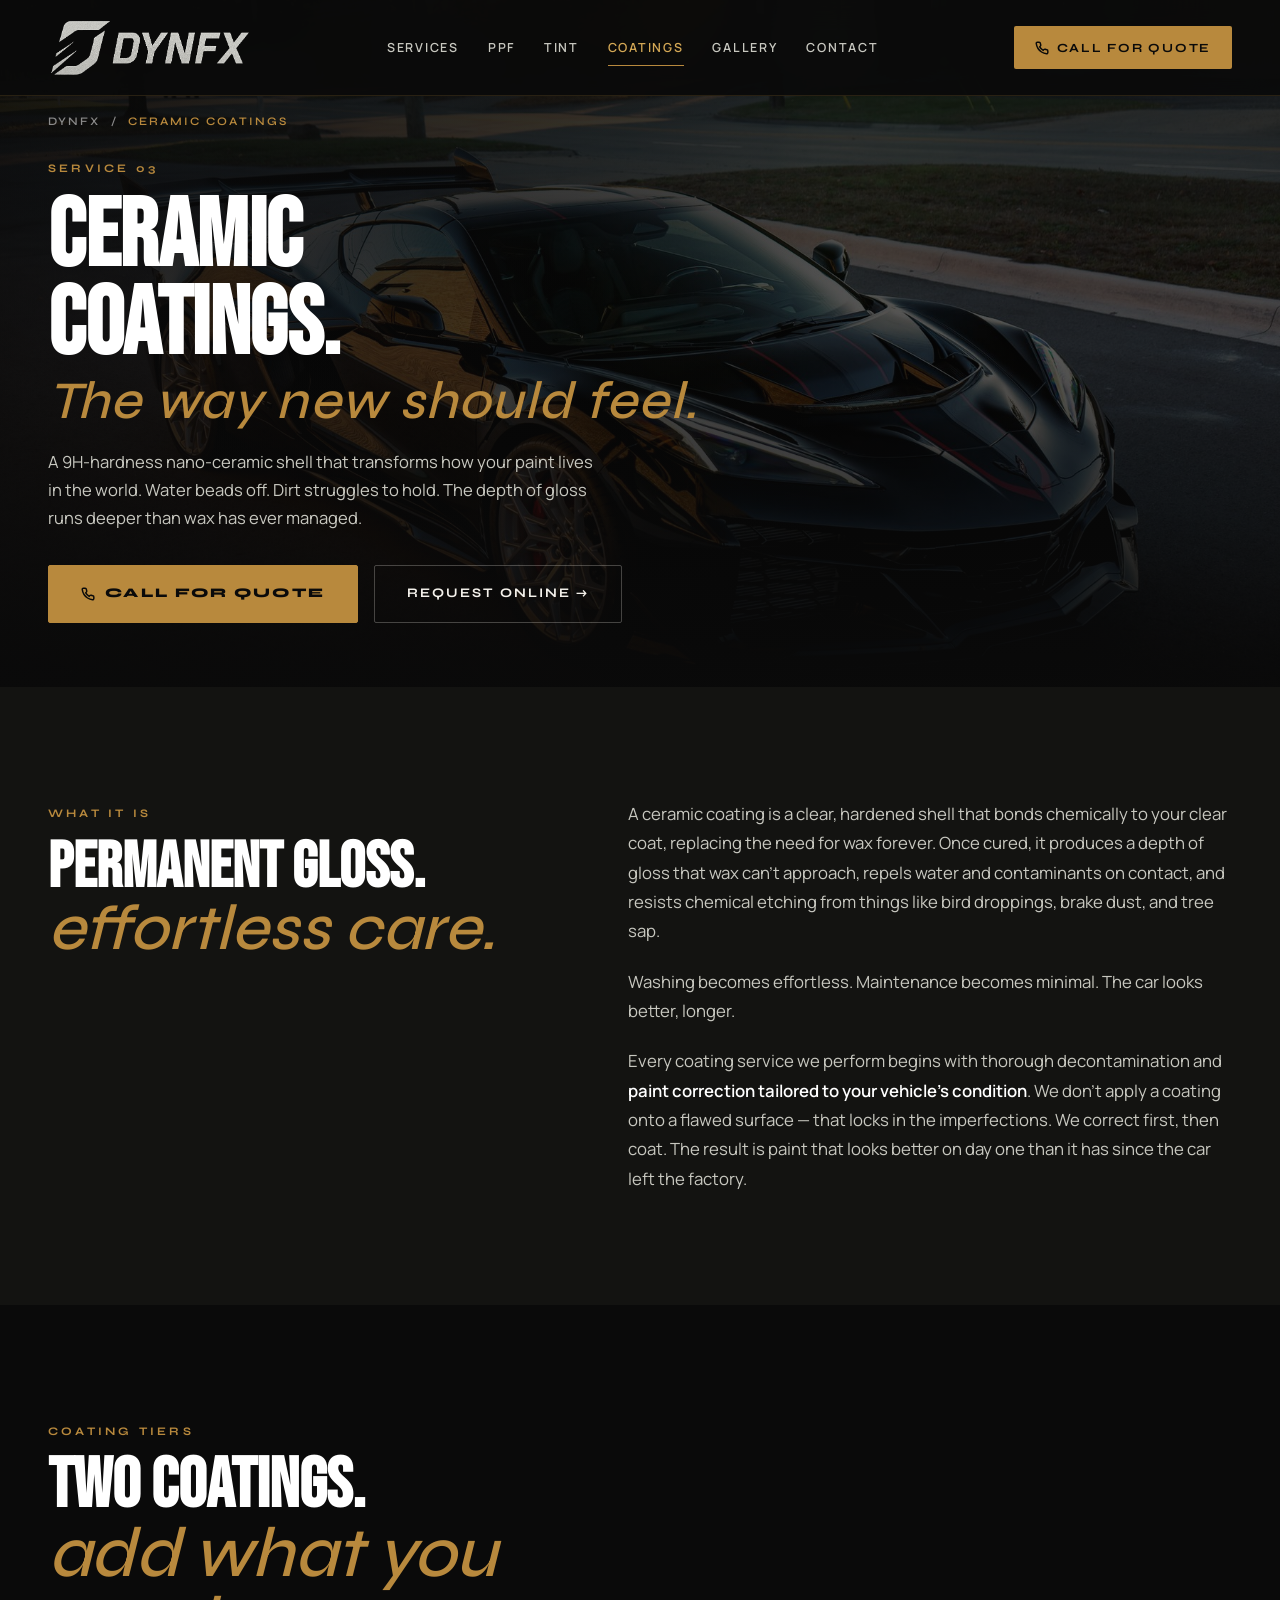
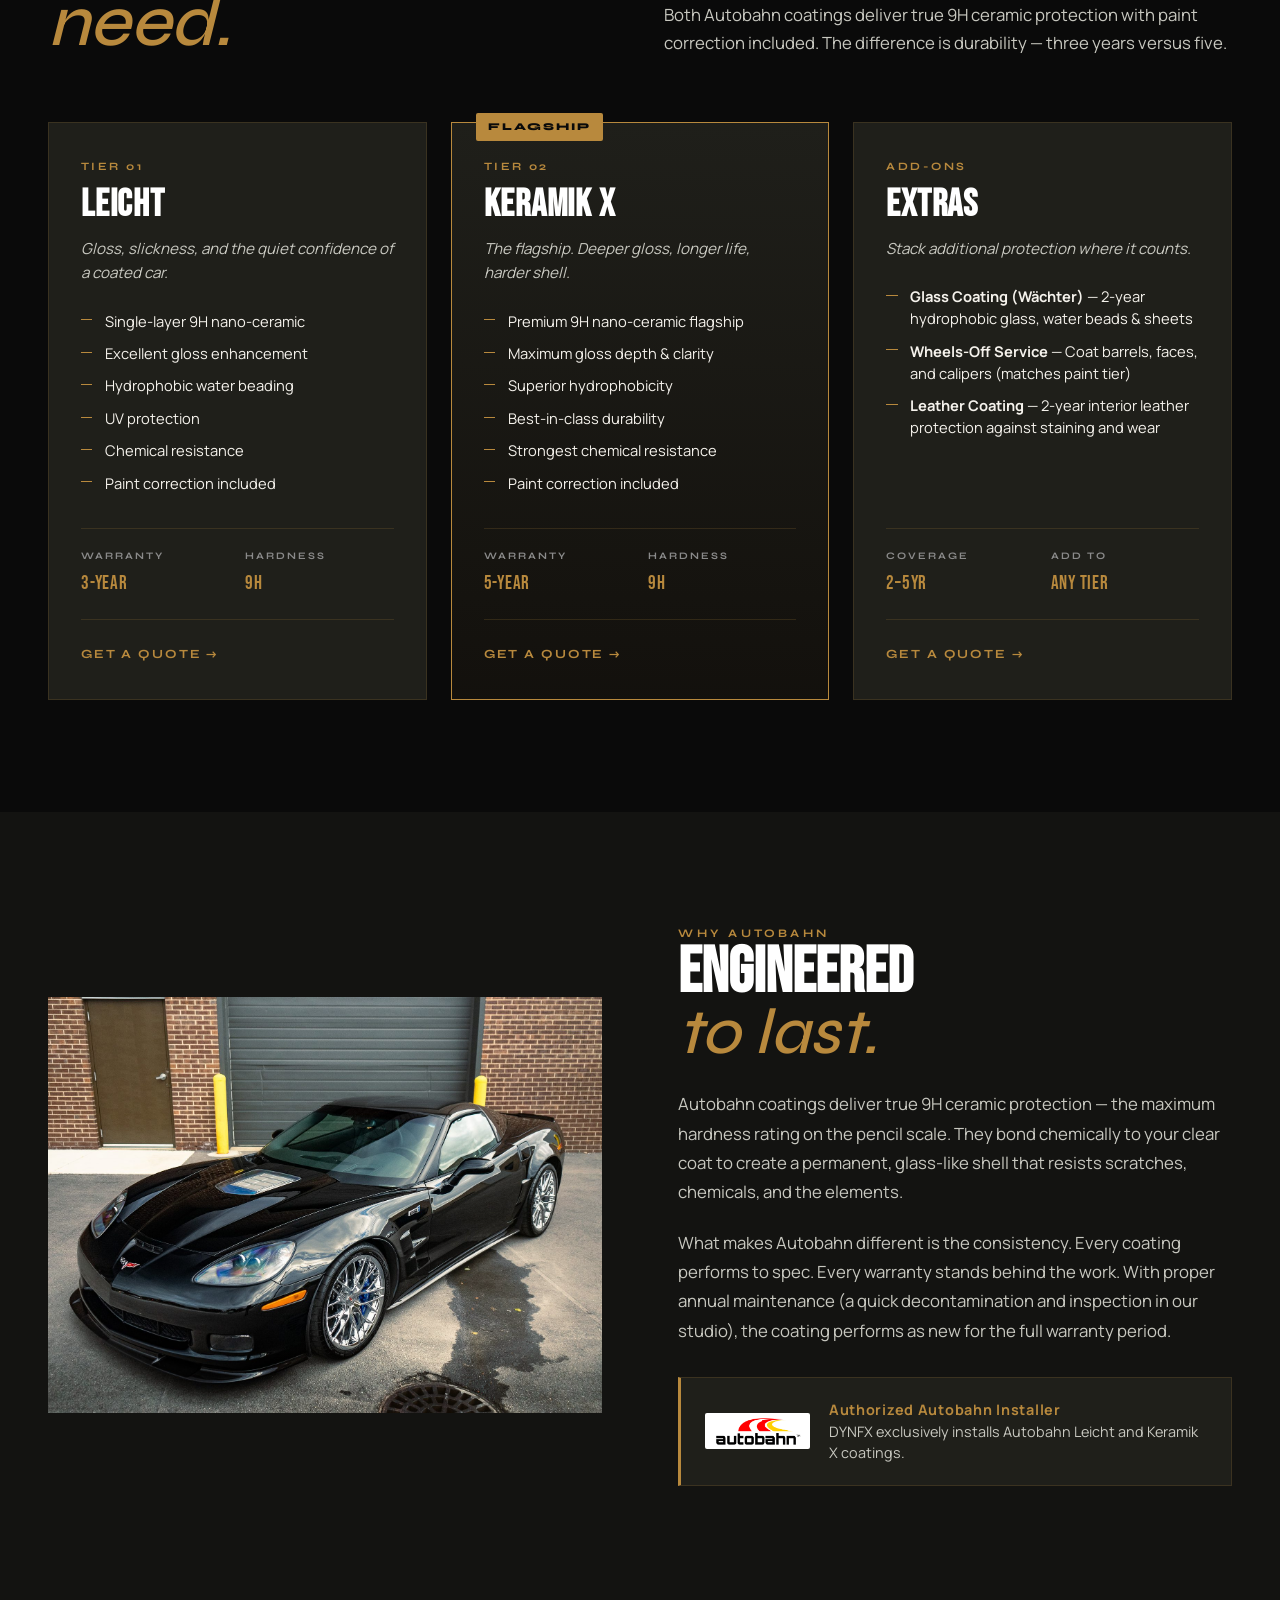
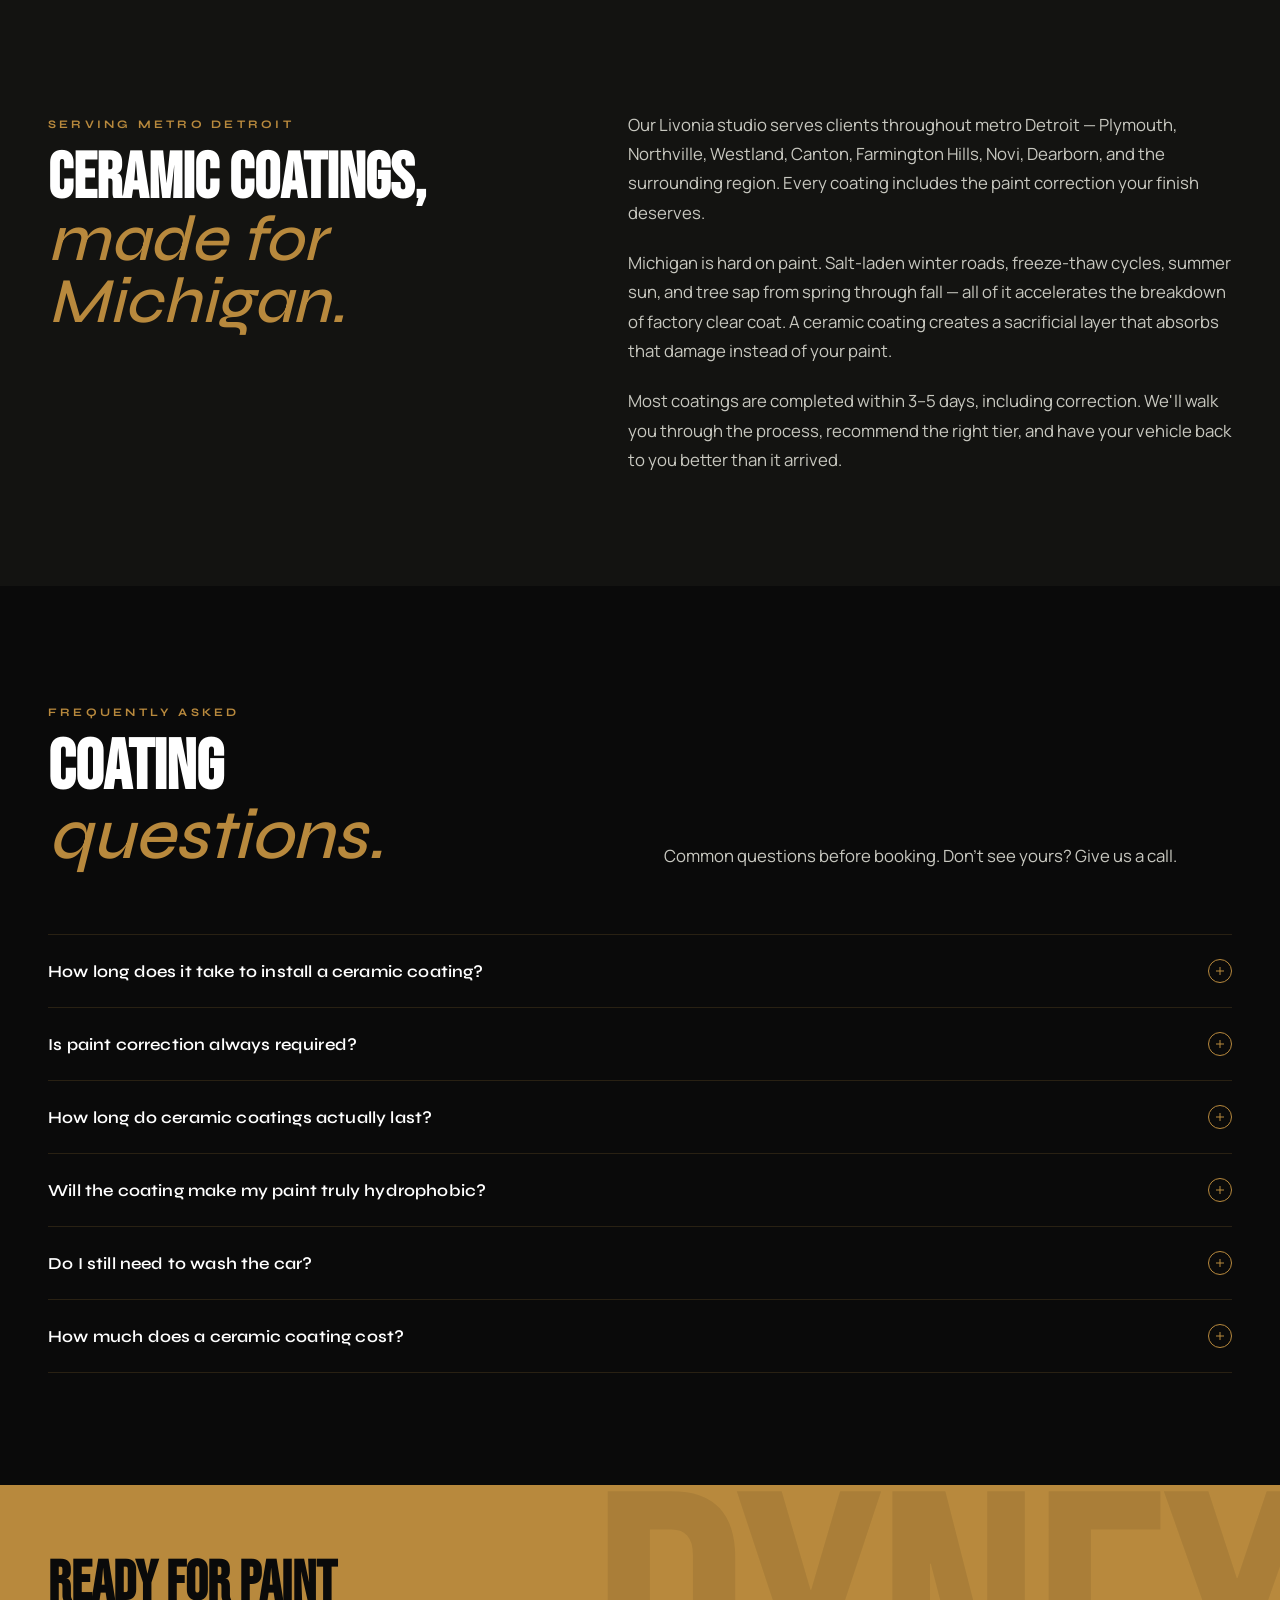
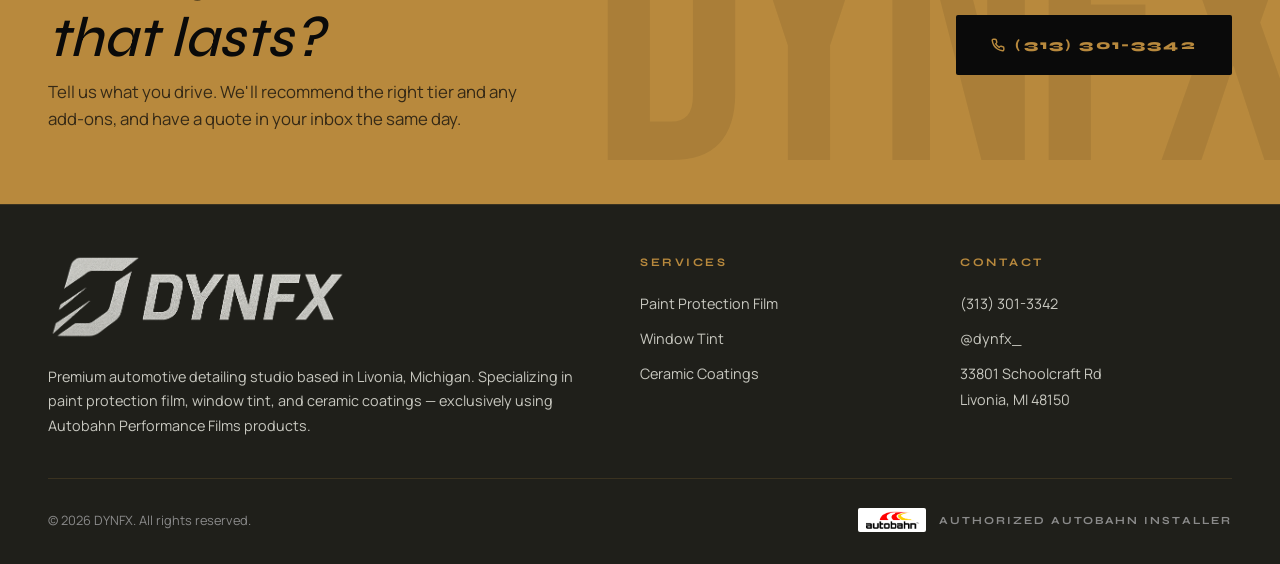
==== ceramic-coatings.html @ ee7deae3 "Add files via upload" ====
<!DOCTYPE html>
<html lang="en">
<head>
<meta charset="UTF-8">
<meta name="viewport" content="width=device-width, initial-scale=1.0">
<title>Ceramic Coatings in Livonia, MI | Paint Coating | DYNFX</title>
<meta name="description" content="Professional ceramic coating installation in Livonia, Michigan. Authorized Autobahn installer offering Leicht (3-year) and Keramik X (5-year) coatings with paint correction included.">
<meta name="keywords" content="ceramic coating, livonia, michigan, autobahn, leicht, keramik x, paint coating, paint correction, 9h coating, hydrophobic coating">
<link rel="canonical" href="https://dynfx.com/ceramic-coatings.html">

<meta property="og:type" content="website">
<meta property="og:title" content="Ceramic Coatings in Livonia, MI | DYNFX">
<meta property="og:description" content="Authorized Autobahn installer in Livonia. Premium ceramic coatings with paint correction included.">
<meta property="og:url" content="https://dynfx.com/ceramic-coatings.html">
<meta property="og:image" content="https://dynfx.com/images/feat-c8-zr1.jpg">

<script type="application/ld+json">
{
  "@context": "https://schema.org",
  "@type": "Service",
  "serviceType": "Ceramic Coating Installation",
  "provider": {
    "@type": "AutomotiveBusiness",
    "name": "DYNFX",
    "telephone": "+1-313-301-3342",
    "address": {
      "@type": "PostalAddress",
      "streetAddress": "33801 Schoolcraft Rd",
      "addressLocality": "Livonia",
      "addressRegion": "MI",
      "postalCode": "48150",
      "addressCountry": "US"
    }
  },
  "areaServed": ["Livonia", "Plymouth", "Northville", "Westland", "Canton", "Farmington Hills", "Novi", "Dearborn"],
  "description": "Professional ceramic coating installation using Autobahn Leicht and Keramik X. Includes paint correction tailored to vehicle condition."
}
</script>

<link rel="preconnect" href="https://fonts.googleapis.com">
<link rel="preconnect" href="https://fonts.gstatic.com" crossorigin>
<link href="https://fonts.googleapis.com/css2?family=Bebas+Neue&family=Manrope:wght@300;400;500;600;700;800&family=Syne:wght@500;700;800&display=swap" rel="stylesheet">
<link rel="stylesheet" href="shared.css">
</head>
<body>

<header class="site-header" id="header">
  <div class="header-inner">
    <a href="/" class="brand"><img src="images/logo-dynfx-transparent.png" alt="DYNFX"></a>
    <nav class="nav" id="nav">
      <a href="/#services">Services</a>
      <a href="paint-protection-film.html">PPF</a>
      <a href="window-tint.html">Tint</a>
      <a href="ceramic-coatings.html" class="active">Coatings</a>
      <a href="/#gallery">Gallery</a>
      <a href="/#contact">Contact</a>
    </nav>
    <a href="tel:+13133013342" class="btn-quote-header">
      <svg width="14" height="14" viewBox="0 0 24 24" fill="none" stroke="currentColor" stroke-width="2.5"><path d="M22 16.92v3a2 2 0 0 1-2.18 2 19.79 19.79 0 0 1-8.63-3.07 19.5 19.5 0 0 1-6-6 19.79 19.79 0 0 1-3.07-8.67A2 2 0 0 1 4.11 2h3a2 2 0 0 1 2 1.72 12.84 12.84 0 0 0 .7 2.81 2 2 0 0 1-.45 2.11L8.09 9.91a16 16 0 0 0 6 6l1.27-1.27a2 2 0 0 1 2.11-.45 12.84 12.84 0 0 0 2.81.7A2 2 0 0 1 22 16.92z"/></svg>
      Call for Quote
    </a>
    <button class="menu-toggle" id="menuToggle" aria-label="Toggle menu"><span></span><span></span><span></span></button>
  </div>
</header>

<section class="page-hero">
  <div class="page-hero-image">
    <img src="images/feat-c8-zr1.jpg" alt="Corvette ZR1 with ceramic coating at DYNFX Livonia">
  </div>
  <div class="page-hero-content">
    <div class="breadcrumb"><a href="/">DYNFX</a> &nbsp;/&nbsp; <span>Ceramic Coatings</span></div>
    <div class="eyebrow">Service 03</div>
    <h1>Ceramic<br>Coatings.<span class="italic">The way new should feel.</span></h1>
    <p class="lead">A 9H-hardness nano-ceramic shell that transforms how your paint lives in the world. Water beads off. Dirt struggles to hold. The depth of gloss runs deeper than wax has ever managed.</p>
    <div class="page-hero-cta">
      <a href="tel:+13133013342" class="btn-primary">
        <svg width="14" height="14" viewBox="0 0 24 24" fill="none" stroke="currentColor" stroke-width="2.5"><path d="M22 16.92v3a2 2 0 0 1-2.18 2 19.79 19.79 0 0 1-8.63-3.07 19.5 19.5 0 0 1-6-6 19.79 19.79 0 0 1-3.07-8.67A2 2 0 0 1 4.11 2h3a2 2 0 0 1 2 1.72 12.84 12.84 0 0 0 .7 2.81 2 2 0 0 1-.45 2.11L8.09 9.91a16 16 0 0 0 6 6l1.27-1.27a2 2 0 0 1 2.11-.45 12.84 12.84 0 0 0 2.81.7A2 2 0 0 1 22 16.92z"/></svg>
        Call for Quote
      </a>
      <a href="/#contact" class="btn-secondary">Request Online →</a>
    </div>
  </div>
</section>

<section class="content-section">
  <div class="container">
    <div class="content-split">
      <div class="content-left reveal">
        <div class="eyebrow">What it is</div>
        <h2>Permanent gloss.<br><span class="italic">effortless care.</span></h2>
      </div>
      <div class="content-right reveal">
        <p>A ceramic coating is a clear, hardened shell that bonds chemically to your clear coat, replacing the need for wax forever. Once cured, it produces a depth of gloss that wax can't approach, repels water and contaminants on contact, and resists chemical etching from things like bird droppings, brake dust, and tree sap.</p>
        <p>Washing becomes effortless. Maintenance becomes minimal. The car looks better, longer.</p>
        <p>Every coating service we perform begins with thorough decontamination and <strong>paint correction tailored to your vehicle's condition</strong>. We don't apply a coating onto a flawed surface — that locks in the imperfections. We correct first, then coat. The result is paint that looks better on day one than it has since the car left the factory.</p>
      </div>
    </div>
  </div>
</section>

<section class="tiers-section">
  <div class="container">
    <div class="section-head reveal">
      <div class="title">
        <div class="eyebrow">Coating Tiers</div>
        <h2>Two coatings.<br><span class="italic">add what you need.</span></h2>
      </div>
      <div class="sub">Both Autobahn coatings deliver true 9H ceramic protection with paint correction included. The difference is durability — three years versus five.</div>
    </div>

    <div class="tiers-grid">
      <article class="tier-card reveal">
        <div class="tier-tag">Tier 01</div>
        <h3>Leicht</h3>
        <p class="tier-desc">Gloss, slickness, and the quiet confidence of a coated car.</p>
        <ul class="tier-features">
          <li>Single-layer 9H nano-ceramic</li>
          <li>Excellent gloss enhancement</li>
          <li>Hydrophobic water beading</li>
          <li>UV protection</li>
          <li>Chemical resistance</li>
          <li>Paint correction included</li>
        </ul>
        <div class="tier-meta">
          <div><span class="tier-meta-label">Warranty</span><span class="tier-meta-val">3-Year</span></div>
          <div><span class="tier-meta-label">Hardness</span><span class="tier-meta-val">9H</span></div>
        </div>
        <a href="tel:+13133013342" class="tier-cta">Get a Quote →</a>
      </article>

      <article class="tier-card featured reveal">
        <div class="tier-badge">Flagship</div>
        <div class="tier-tag">Tier 02</div>
        <h3>Keramik X</h3>
        <p class="tier-desc">The flagship. Deeper gloss, longer life, harder shell.</p>
        <ul class="tier-features">
          <li>Premium 9H nano-ceramic flagship</li>
          <li>Maximum gloss depth & clarity</li>
          <li>Superior hydrophobicity</li>
          <li>Best-in-class durability</li>
          <li>Strongest chemical resistance</li>
          <li>Paint correction included</li>
        </ul>
        <div class="tier-meta">
          <div><span class="tier-meta-label">Warranty</span><span class="tier-meta-val">5-Year</span></div>
          <div><span class="tier-meta-label">Hardness</span><span class="tier-meta-val">9H</span></div>
        </div>
        <a href="tel:+13133013342" class="tier-cta">Get a Quote →</a>
      </article>

      <article class="tier-card reveal">
        <div class="tier-tag">Add-Ons</div>
        <h3>Extras</h3>
        <p class="tier-desc">Stack additional protection where it counts.</p>
        <ul class="tier-features">
          <li><strong>Glass Coating (Wächter)</strong> — 2-year hydrophobic glass, water beads & sheets</li>
          <li><strong>Wheels-Off Service</strong> — Coat barrels, faces, and calipers (matches paint tier)</li>
          <li><strong>Leather Coating</strong> — 2-year interior leather protection against staining and wear</li>
        </ul>
        <div class="tier-meta">
          <div><span class="tier-meta-label">Coverage</span><span class="tier-meta-val">2–5yr</span></div>
          <div><span class="tier-meta-label">Add to</span><span class="tier-meta-val">Any Tier</span></div>
        </div>
        <a href="tel:+13133013342" class="tier-cta">Get a Quote →</a>
      </article>
    </div>
  </div>
</section>

<section class="why-section">
  <div class="container">
    <div class="why-grid">
      <div class="why-image reveal">
        <img src="images/feat-c6-zr1.jpg" alt="Corvette C6 ZR1 with ceramic coating">
      </div>
      <div class="why-content reveal">
        <div class="eyebrow">Why Autobahn</div>
        <h2>Engineered<br><span class="italic">to last.</span></h2>
        <p>Autobahn coatings deliver true 9H ceramic protection — the maximum hardness rating on the pencil scale. They bond chemically to your clear coat to create a permanent, glass-like shell that resists scratches, chemicals, and the elements.</p>
        <p>What makes Autobahn different is the consistency. Every coating performs to spec. Every warranty stands behind the work. With proper annual maintenance (a quick decontamination and inspection in our studio), the coating performs as new for the full warranty period.</p>
        <div class="autobahn-credit">
          <img src="images/logo-autobahn.png" alt="Autobahn Performance Films">
          <div class="autobahn-credit-text">
            <strong>Authorized Autobahn Installer</strong>
            DYNFX exclusively installs Autobahn Leicht and Keramik X coatings.
          </div>
        </div>
      </div>
    </div>
  </div>
</section>

<section class="local-section">
  <div class="container">
    <div class="content-split">
      <div class="content-left reveal">
        <div class="eyebrow">Serving Metro Detroit</div>
        <h2>Ceramic Coatings,<br><span class="italic">made for Michigan.</span></h2>
      </div>
      <div class="content-right reveal">
        <p>Our Livonia studio serves clients throughout metro Detroit — Plymouth, Northville, Westland, Canton, Farmington Hills, Novi, Dearborn, and the surrounding region. Every coating includes the paint correction your finish deserves.</p>
        <p>Michigan is hard on paint. Salt-laden winter roads, freeze-thaw cycles, summer sun, and tree sap from spring through fall — all of it accelerates the breakdown of factory clear coat. A ceramic coating creates a sacrificial layer that absorbs that damage instead of your paint.</p>
        <p>Most coatings are completed within 3–5 days, including correction. We'll walk you through the process, recommend the right tier, and have your vehicle back to you better than it arrived.</p>
      </div>
    </div>
  </div>
</section>

<section class="faq-section">
  <div class="container">
    <div class="section-head reveal">
      <div class="title">
        <div class="eyebrow">Frequently Asked</div>
        <h2>Coating<br><span class="italic">questions.</span></h2>
      </div>
      <div class="sub">Common questions before booking. Don't see yours? Give us a call.</div>
    </div>
    <div class="faq">
      <div class="faq-item">
        <button class="faq-q">How long does it take to install a ceramic coating?<span class="plus"></span></button>
        <div class="faq-a"><div class="faq-a-inner">Typical installs take 3–5 days, depending on the vehicle and the level of paint correction required. Day 1 is decontamination and correction. Day 2 is application and the initial cure. Days 3–5 are full chemical cure time before you take the car back. We'll give you an exact timeline with your quote.</div></div>
      </div>
      <div class="faq-item">
        <button class="faq-q">Is paint correction always required?<span class="plus"></span></button>
        <div class="faq-a"><div class="faq-a-inner">In some form, yes. Even brand-new vehicles often have minor swirls and imperfections from dealer prep. We assess your paint's condition and perform the level of correction needed to ensure the coating bonds to a flawless surface. Cheaper shops skip this step — and lock imperfections under the coating permanently.</div></div>
      </div>
      <div class="faq-item">
        <button class="faq-q">How long do ceramic coatings actually last?<span class="plus"></span></button>
        <div class="faq-a"><div class="faq-a-inner">Leicht is rated for 3 years, Keramik X for 5 years. Real-world durability depends on use, climate, and care. With proper annual maintenance (a decontamination wash and inspection in our studio, included in our service), coatings perform to spec for the full warranty period.</div></div>
      </div>
      <div class="faq-item">
        <button class="faq-q">Will the coating make my paint truly hydrophobic?<span class="plus"></span></button>
        <div class="faq-a"><div class="faq-a-inner">Yes. Water beads and sheets off coated paint dramatically. Watching rain or hose water rolling off a freshly coated car is one of the most satisfying parts of ownership. Dirt has a much harder time bonding to a coated surface, which is why washing becomes faster and easier.</div></div>
      </div>
      <div class="faq-item">
        <button class="faq-q">Do I still need to wash the car?<span class="plus"></span></button>
        <div class="faq-a"><div class="faq-a-inner">Yes — but less often, and more easily. The coating doesn't repel dirt entirely; it just prevents it from bonding. Regular hand washing with pH-neutral soap is ideal. Avoid automatic brush car washes, which can damage any coating over time. We recommend annual maintenance with us to inspect the coating and refresh the top layer if needed.</div></div>
      </div>
      <div class="faq-item">
        <button class="faq-q">How much does a ceramic coating cost?<span class="plus"></span></button>
        <div class="faq-a"><div class="faq-a-inner">It varies by vehicle size, condition, tier, and any add-ons (glass, wheels-off, leather). We don't publish prices because every job is different — but we quote quickly. Tell us your year, make, model, and what you're considering. Most quotes come back the same day.</div></div>
      </div>
    </div>
  </div>
</section>

<section class="cta-banner">
  <div class="container">
    <div class="cta-banner-inner">
      <div>
        <h3>Ready for paint<br><span class="italic">that lasts?</span></h3>
        <p>Tell us what you drive. We'll recommend the right tier and any add-ons, and have a quote in your inbox the same day.</p>
      </div>
      <a href="tel:+13133013342" class="btn-banner">
        <svg width="14" height="14" viewBox="0 0 24 24" fill="none" stroke="currentColor" stroke-width="2.5"><path d="M22 16.92v3a2 2 0 0 1-2.18 2 19.79 19.79 0 0 1-8.63-3.07 19.5 19.5 0 0 1-6-6 19.79 19.79 0 0 1-3.07-8.67A2 2 0 0 1 4.11 2h3a2 2 0 0 1 2 1.72 12.84 12.84 0 0 0 .7 2.81 2 2 0 0 1-.45 2.11L8.09 9.91a16 16 0 0 0 6 6l1.27-1.27a2 2 0 0 1 2.11-.45 12.84 12.84 0 0 0 2.81.7A2 2 0 0 1 22 16.92z"/></svg>
        (313) 301-3342
      </a>
    </div>
  </div>
</section>

<footer>
  <div class="container">
    <div class="footer-inner">
      <div>
        <div class="footer-brand"><img src="images/logo-dynfx-transparent.png" alt="DYNFX"></div>
        <p>Premium automotive detailing studio based in Livonia, Michigan. Specializing in paint protection film, window tint, and ceramic coatings — exclusively using Autobahn Performance Films products.</p>
      </div>
      <div>
        <h4>Services</h4>
        <ul class="footer-links">
          <li><a href="paint-protection-film.html">Paint Protection Film</a></li>
          <li><a href="window-tint.html">Window Tint</a></li>
          <li><a href="ceramic-coatings.html">Ceramic Coatings</a></li>
        </ul>
      </div>
      <div>
        <h4>Contact</h4>
        <ul class="footer-links">
          <li><a href="tel:+13133013342">(313) 301-3342</a></li>
          <li><a href="https://instagram.com/dynfx_" target="_blank" rel="noopener">@dynfx_</a></li>
          <li><a href="https://maps.app.goo.gl/">33801 Schoolcraft Rd<br>Livonia, MI 48150</a></li>
        </ul>
      </div>
    </div>
    <div class="footer-bottom">
      <p>© 2026 DYNFX. All rights reserved.</p>
      <div class="authorized">
        <img src="images/logo-autobahn.png" alt="Autobahn Performance Films">
        <span>Authorized Autobahn Installer</span>
      </div>
    </div>
  </div>
</footer>

<a href="tel:+13133013342" class="sticky-call">
  <svg viewBox="0 0 24 24" fill="none" stroke="currentColor" stroke-width="2.5"><path d="M22 16.92v3a2 2 0 0 1-2.18 2 19.79 19.79 0 0 1-8.63-3.07 19.5 19.5 0 0 1-6-6 19.79 19.79 0 0 1-3.07-8.67A2 2 0 0 1 4.11 2h3a2 2 0 0 1 2 1.72 12.84 12.84 0 0 0 .7 2.81 2 2 0 0 1-.45 2.11L8.09 9.91a16 16 0 0 0 6 6l1.27-1.27a2 2 0 0 1 2.11-.45 12.84 12.84 0 0 0 2.81.7A2 2 0 0 1 22 16.92z"/></svg>
  Call
</a>

<script src="shared.js"></script>
</body>
</html>
---- shared.css ----
/* ================================
   DYNFX Service Pages - Shared CSS
   Extends the main site aesthetic for individual service pages.
   ================================ */

:root {
  --black: #0a0a0a;
  --near-black: #131311;
  --card-bg: #1f1f1a;
  --card-bg-2: #1a1a17;
  --gold: #b8893d;
  --gold-bright: #d4a855;
  --cream: #f5f2ec;
  --white: #ffffff;
  --mid: #8a8a8a;
  --light-gray: #c8c8c0;
  --line: rgba(184, 137, 61, 0.18);

  --f-display: 'Bebas Neue', sans-serif;
  --f-accent: 'Syne', sans-serif;
  --f-body: 'Manrope', system-ui, sans-serif;

  --max: 1440px;
  --pad: clamp(1.25rem, 4vw, 3rem);
}

*, *::before, *::after { box-sizing: border-box; margin: 0; padding: 0; }
html { scroll-behavior: smooth; -webkit-text-size-adjust: 100%; }
body {
  font-family: var(--f-body);
  background: var(--black);
  color: var(--cream);
  line-height: 1.6;
  overflow-x: hidden;
  -webkit-font-smoothing: antialiased;
}
img { max-width: 100%; display: block; }
a { color: inherit; text-decoration: none; }

.container { max-width: var(--max); margin: 0 auto; padding: 0 var(--pad); }

.eyebrow {
  font-family: var(--f-accent);
  font-weight: 700;
  font-size: 0.72rem;
  letter-spacing: 0.28em;
  text-transform: uppercase;
  color: var(--gold);
}

/* ============ HEADER ============ */
.site-header {
  position: fixed; top: 0; left: 0; right: 0;
  z-index: 100;
  padding: 1.1rem var(--pad);
  backdrop-filter: blur(16px);
  -webkit-backdrop-filter: blur(16px);
  background: rgba(10, 10, 10, 0.92);
  border-bottom: 1px solid var(--line);
  transition: all 0.3s;
}
.site-header.scrolled { padding: 0.7rem var(--pad); }
.header-inner {
  max-width: var(--max);
  margin: 0 auto;
  display: flex;
  align-items: center;
  justify-content: space-between;
  gap: 2rem;
}
.brand { display: inline-flex; align-items: center; height: 60px; }
.brand img { height: 100%; width: auto; transition: height 0.3s; }
.site-header.scrolled .brand { height: 48px; }
.nav { display: flex; gap: 1.8rem; align-items: center; }
.nav a {
  font-size: 0.78rem;
  font-weight: 600;
  letter-spacing: 0.14em;
  text-transform: uppercase;
  color: var(--light-gray);
  transition: color 0.2s;
}
.nav a:hover, .nav a.active { color: var(--gold-bright); }
.nav a.active { position: relative; }
.nav a.active::after {
  content: '';
  position: absolute;
  bottom: -8px; left: 0; right: 0;
  height: 1px; background: var(--gold);
}

.btn-quote-header {
  display: inline-flex;
  align-items: center;
  gap: 0.5rem;
  padding: 0.7rem 1.3rem;
  background: var(--gold);
  color: var(--black);
  font-family: var(--f-accent);
  font-size: 0.78rem;
  font-weight: 700;
  letter-spacing: 0.14em;
  text-transform: uppercase;
  border-radius: 2px;
  transition: all 0.25s;
}
.btn-quote-header:hover {
  background: var(--gold-bright);
  transform: translateY(-1px);
  box-shadow: 0 8px 24px rgba(184, 137, 61, 0.3);
}

.menu-toggle {
  display: none; background: none; border: none;
  width: 30px; height: 24px; position: relative; cursor: pointer;
}
.menu-toggle span { position: absolute; left: 0; width: 100%; height: 2px; background: var(--cream); transition: 0.3s; }
.menu-toggle span:nth-child(1) { top: 3px; }
.menu-toggle span:nth-child(2) { top: 11px; }
.menu-toggle span:nth-child(3) { top: 19px; }
.menu-toggle.open span:nth-child(1) { top: 11px; transform: rotate(45deg); }
.menu-toggle.open span:nth-child(2) { opacity: 0; }
.menu-toggle.open span:nth-child(3) { top: 11px; transform: rotate(-45deg); }

/* ============ PAGE HERO ============ */
.page-hero {
  position: relative;
  min-height: 75vh;
  display: flex;
  align-items: center;
  overflow: hidden;
  padding-top: 7rem;
  padding-bottom: 4rem;
}
.page-hero-image {
  position: absolute; inset: 0; z-index: 0;
}
.page-hero-image img {
  width: 100%; height: 100%;
  object-fit: cover;
  object-position: center;
  filter: brightness(0.55) contrast(1.05);
}
.page-hero-image::after {
  content: '';
  position: absolute; inset: 0;
  background:
    linear-gradient(180deg, rgba(10,10,10,0.7) 0%, rgba(10,10,10,0.4) 50%, rgba(10,10,10,0.95) 100%),
    linear-gradient(90deg, rgba(10,10,10,0.75) 0%, transparent 65%);
}
.page-hero-content {
  position: relative; z-index: 2;
  max-width: var(--max);
  margin: 0 auto;
  padding: 0 var(--pad);
  width: 100%;
}
.breadcrumb {
  font-family: var(--f-accent);
  font-size: 0.72rem;
  font-weight: 600;
  letter-spacing: 0.18em;
  text-transform: uppercase;
  color: var(--mid);
  margin-bottom: 1.5rem;
}
.breadcrumb a:hover { color: var(--gold-bright); }
.breadcrumb span { color: var(--gold); }
.page-hero .eyebrow { display: inline-block; margin-bottom: 1rem; }
.page-hero h1 {
  font-family: var(--f-display);
  font-size: clamp(3rem, 8vw, 6rem);
  line-height: 0.92;
  letter-spacing: -0.005em;
  color: var(--white);
  margin-bottom: 1.4rem;
  text-transform: uppercase;
}
.page-hero h1 .italic {
  display: block;
  color: var(--gold);
  font-style: italic;
  font-family: var(--f-accent);
  font-size: 0.55em;
  font-weight: 500;
  letter-spacing: 0.02em;
  text-transform: none;
  margin-top: 0.4rem;
}
.lead {
  max-width: 56ch;
  font-size: clamp(1rem, 1.3vw, 1.15rem);
  color: var(--light-gray);
  margin-bottom: 2rem;
  line-height: 1.7;
}
.page-hero-cta { display: flex; gap: 1rem; flex-wrap: wrap; }

/* ============ BUTTONS ============ */
.btn-primary {
  display: inline-flex;
  align-items: center;
  gap: 0.65rem;
  padding: 1.1rem 2rem;
  background: var(--gold);
  color: var(--black);
  font-family: var(--f-accent);
  font-size: 0.82rem;
  font-weight: 800;
  letter-spacing: 0.16em;
  text-transform: uppercase;
  border-radius: 2px;
  transition: all 0.25s;
  border: 1px solid var(--gold);
}
.btn-primary:hover {
  background: var(--gold-bright);
  transform: translateY(-2px);
  box-shadow: 0 12px 32px rgba(184, 137, 61, 0.35);
}
.btn-secondary {
  display: inline-flex;
  align-items: center;
  gap: 0.65rem;
  padding: 1.1rem 2rem;
  background: transparent;
  color: var(--cream);
  font-family: var(--f-accent);
  font-size: 0.82rem;
  font-weight: 700;
  letter-spacing: 0.16em;
  text-transform: uppercase;
  border: 1px solid rgba(245, 242, 236, 0.25);
  border-radius: 2px;
  transition: all 0.25s;
}
.btn-secondary:hover {
  border-color: var(--gold);
  color: var(--gold-bright);
}

/* ============ SECTIONS ============ */
section { padding: clamp(4rem, 9vw, 7rem) 0; }
.section-head {
  display: grid;
  grid-template-columns: 1fr 1fr;
  gap: 3rem;
  align-items: end;
  margin-bottom: clamp(2.5rem, 5vw, 4rem);
}
.section-head .title h2 {
  font-family: var(--f-display);
  font-size: clamp(2.2rem, 5.5vw, 4.5rem);
  line-height: 0.95;
  color: var(--white);
  text-transform: uppercase;
}
.section-head .title h2 .italic {
  font-family: var(--f-accent);
  font-style: italic;
  font-weight: 500;
  color: var(--gold);
  text-transform: none;
  letter-spacing: -0.01em;
}
.section-head .eyebrow { margin-bottom: 0.8rem; display: inline-block; }
.section-head .sub { color: var(--light-gray); font-size: 1.05rem; line-height: 1.7; }

/* Content split (intro & local sections) */
.content-section { background: var(--near-black); }
.content-split {
  display: grid;
  grid-template-columns: 1fr 1.2fr;
  gap: clamp(2rem, 6vw, 5rem);
  align-items: start;
}
.content-left h2 {
  font-family: var(--f-display);
  font-size: clamp(2.2rem, 5vw, 4rem);
  line-height: 0.95;
  color: var(--white);
  text-transform: uppercase;
}
.content-left h2 .italic {
  font-family: var(--f-accent);
  font-style: italic;
  font-weight: 500;
  color: var(--gold);
  text-transform: none;
}
.content-left .eyebrow { display: inline-block; margin-bottom: 1rem; }
.content-right p {
  color: var(--light-gray);
  font-size: 1.05rem;
  line-height: 1.75;
  margin-bottom: 1.3rem;
}
.content-right p strong { color: var(--white); font-weight: 600; }
.content-right p:last-child { margin-bottom: 0; }

/* Local section */
.local-section { background: var(--near-black); }

/* ============ TIERS ============ */
.tiers-section { background: var(--black); }
.tiers-grid {
  display: grid;
  grid-template-columns: repeat(3, 1fr);
  gap: 1.5rem;
}
.tier-card {
  position: relative;
  background: var(--card-bg);
  border: 1px solid var(--line);
  padding: 2.2rem 2rem;
  display: flex;
  flex-direction: column;
  transition: all 0.3s;
}
.tier-card:hover {
  border-color: rgba(184, 137, 61, 0.5);
  transform: translateY(-3px);
}
.tier-card.featured {
  border-color: var(--gold);
  background: linear-gradient(180deg, var(--card-bg) 0%, rgba(184, 137, 61, 0.05) 100%);
}
.tier-badge {
  position: absolute;
  top: -10px; left: 1.5rem;
  background: var(--gold);
  color: var(--black);
  font-family: var(--f-accent);
  font-size: 0.65rem;
  font-weight: 800;
  letter-spacing: 0.18em;
  text-transform: uppercase;
  padding: 0.35rem 0.8rem;
  border-radius: 2px;
}
.tier-tag {
  font-family: var(--f-accent);
  font-size: 0.7rem;
  font-weight: 700;
  letter-spacing: 0.22em;
  text-transform: uppercase;
  color: var(--gold);
  margin-bottom: 0.6rem;
}
.tier-card h3 {
  font-family: var(--f-display);
  font-size: 2.4rem;
  line-height: 1;
  color: var(--white);
  margin-bottom: 0.8rem;
  text-transform: uppercase;
  letter-spacing: 0.02em;
}
.tier-desc {
  color: var(--light-gray);
  font-size: 0.95rem;
  margin-bottom: 1.5rem;
  font-style: italic;
}
.tier-features {
  list-style: none;
  margin-bottom: 1.5rem;
  flex: 1;
}
.tier-features li {
  position: relative;
  padding-left: 1.5rem;
  font-size: 0.92rem;
  color: var(--cream);
  margin-bottom: 0.65rem;
  line-height: 1.5;
}
.tier-features li::before {
  content: '';
  position: absolute;
  left: 0; top: 0.6rem;
  width: 0.7rem; height: 1px;
  background: var(--gold);
}
.tier-meta {
  display: grid;
  grid-template-columns: 1fr 1fr;
  gap: 1rem;
  padding: 1.2rem 0;
  border-top: 1px solid var(--line);
  border-bottom: 1px solid var(--line);
  margin-bottom: 1.5rem;
}
.tier-meta-label {
  display: block;
  font-family: var(--f-accent);
  font-size: 0.62rem;
  font-weight: 700;
  letter-spacing: 0.2em;
  text-transform: uppercase;
  color: var(--mid);
  margin-bottom: 0.3rem;
}
.tier-meta-val {
  font-family: var(--f-display);
  font-size: 1.2rem;
  letter-spacing: 0.04em;
  color: var(--gold);
}
.tier-cta {
  display: inline-flex;
  align-items: center;
  gap: 0.5rem;
  font-family: var(--f-accent);
  font-size: 0.78rem;
  font-weight: 700;
  letter-spacing: 0.15em;
  text-transform: uppercase;
  color: var(--gold);
  transition: gap 0.3s;
}
.tier-cta:hover { gap: 0.9rem; color: var(--gold-bright); }

/* ============ WHY SECTION ============ */
.why-section { background: var(--near-black); }
.why-grid {
  display: grid;
  grid-template-columns: 1fr 1fr;
  gap: clamp(2rem, 6vw, 5rem);
  align-items: center;
}
.why-image {
  position: relative;
  aspect-ratio: 4/3;
  overflow: hidden;
}
.why-image img { width: 100%; height: 100%; object-fit: cover; }
.why-image::after {
  content: '';
  position: absolute; inset: 0;
  background: linear-gradient(135deg, transparent 60%, rgba(184, 137, 61, 0.1));
}
.why-content h2 {
  font-family: var(--f-display);
  font-size: clamp(2.2rem, 5vw, 4rem);
  line-height: 0.95;
  color: var(--white);
  margin-bottom: 1.5rem;
  text-transform: uppercase;
}
.why-content h2 .italic {
  font-family: var(--f-accent);
  font-style: italic;
  font-weight: 500;
  color: var(--gold);
  text-transform: none;
}
.why-content p {
  color: var(--light-gray);
  font-size: 1.05rem;
  line-height: 1.75;
  margin-bottom: 1.3rem;
}
.why-content p strong { color: var(--white); font-weight: 600; }
.autobahn-credit {
  display: flex;
  align-items: center;
  gap: 1.2rem;
  padding: 1.3rem 1.5rem;
  background: var(--card-bg);
  border: 1px solid var(--line);
  border-left: 3px solid var(--gold);
  margin-top: 2rem;
}
.autobahn-credit img { height: 36px; width: auto; background: white; padding: 4px 8px; border-radius: 2px; }
.autobahn-credit-text { font-size: 0.9rem; color: var(--light-gray); line-height: 1.5; }
.autobahn-credit-text strong { color: var(--gold); display: block; font-weight: 700; letter-spacing: 0.05em; }

/* ============ FAQ ============ */
.faq-section { background: var(--black); }
.faq { border-top: 1px solid var(--line); margin-top: 1rem; }
.faq-item { border-bottom: 1px solid var(--line); }
.faq-q {
  width: 100%;
  background: none; border: none;
  text-align: left;
  padding: 1.5rem 0;
  color: var(--white);
  font-family: var(--f-accent);
  font-size: 1.05rem;
  font-weight: 600;
  cursor: pointer;
  display: flex;
  justify-content: space-between;
  align-items: center;
  gap: 1rem;
  letter-spacing: 0.01em;
  transition: color 0.2s;
}
.faq-q:hover { color: var(--gold-bright); }
.faq-q .plus {
  flex-shrink: 0;
  width: 1.5rem; height: 1.5rem;
  border: 1px solid var(--gold);
  border-radius: 50%;
  position: relative;
  transition: transform 0.3s;
}
.faq-q .plus::before, .faq-q .plus::after {
  content: '';
  position: absolute;
  top: 50%; left: 50%;
  width: 8px; height: 1px;
  background: var(--gold);
  transform: translate(-50%, -50%);
}
.faq-q .plus::after { transform: translate(-50%, -50%) rotate(90deg); transition: transform 0.3s; }
.faq-item.open .faq-q .plus { transform: rotate(45deg); }
.faq-item.open .faq-q { color: var(--gold); }
.faq-a { max-height: 0; overflow: hidden; transition: max-height 0.4s ease; }
.faq-a-inner { padding-bottom: 1.5rem; color: var(--light-gray); font-size: 0.95rem; line-height: 1.75; max-width: 75ch; }
.faq-item.open .faq-a { max-height: 400px; }

/* ============ CTA BANNER ============ */
.cta-banner {
  background: var(--gold);
  color: var(--black);
  padding: clamp(3rem, 6vw, 4.5rem) 0;
  position: relative;
  overflow: hidden;
}
.cta-banner::before {
  content: 'DYNFX';
  position: absolute;
  right: -2%;
  top: 50%;
  transform: translateY(-50%);
  font-family: var(--f-display);
  font-size: clamp(10rem, 30vw, 24rem);
  color: rgba(10,10,10,0.08);
  letter-spacing: -0.02em;
  line-height: 1;
  pointer-events: none;
}
.cta-banner-inner {
  position: relative;
  display: grid;
  grid-template-columns: 1fr auto;
  gap: 3rem;
  align-items: center;
}
.cta-banner h3 {
  font-family: var(--f-display);
  font-size: clamp(2rem, 5vw, 3.5rem);
  line-height: 0.95;
  color: var(--black);
  text-transform: uppercase;
}
.cta-banner h3 .italic {
  font-family: var(--f-accent);
  font-style: italic;
  font-weight: 500;
  text-transform: none;
}
.cta-banner p { color: rgba(10,10,10,0.75); margin-top: 0.8rem; font-size: 1.05rem; max-width: 50ch; }
.btn-banner {
  display: inline-flex;
  align-items: center;
  gap: 0.65rem;
  padding: 1.2rem 2.2rem;
  background: var(--black);
  color: var(--gold);
  font-family: var(--f-accent);
  font-size: 0.85rem;
  font-weight: 800;
  letter-spacing: 0.16em;
  text-transform: uppercase;
  border-radius: 2px;
  transition: all 0.25s;
  white-space: nowrap;
}
.btn-banner:hover { background: var(--near-black); transform: translateY(-2px); }

/* ============ FOOTER ============ */
footer {
  background: var(--card-bg);
  padding: 3rem 0 2rem;
  border-top: 1px solid var(--line);
}
.footer-inner {
  display: grid;
  grid-template-columns: 2fr 1fr 1fr;
  gap: 3rem;
  padding-bottom: 2.5rem;
  border-bottom: 1px solid var(--line);
}
.footer-brand { display: inline-block; margin-bottom: 1rem; }
.footer-brand img { height: 88px; width: auto; }
.footer-inner h4 {
  font-family: var(--f-accent);
  font-size: 0.72rem;
  font-weight: 700;
  letter-spacing: 0.22em;
  text-transform: uppercase;
  color: var(--gold);
  margin-bottom: 1.2rem;
}
.footer-inner p { color: var(--light-gray); font-size: 0.9rem; line-height: 1.7; }
.footer-links { list-style: none; display: flex; flex-direction: column; gap: 0.6rem; }
.footer-links a { color: var(--light-gray); font-size: 0.9rem; transition: color 0.2s; }
.footer-links a:hover { color: var(--gold-bright); }
.footer-bottom {
  padding-top: 1.8rem;
  display: flex;
  justify-content: space-between;
  align-items: center;
  flex-wrap: wrap;
  gap: 1rem;
}
.footer-bottom p { color: var(--mid); font-size: 0.8rem; }
.footer-bottom .authorized { display: flex; align-items: center; gap: 0.8rem; }
.footer-bottom .authorized img { height: 24px; background: white; padding: 3px 6px; border-radius: 2px; }
.footer-bottom .authorized span {
  font-family: var(--f-accent);
  font-size: 0.68rem;
  font-weight: 700;
  letter-spacing: 0.18em;
  text-transform: uppercase;
  color: var(--mid);
}

/* Sticky mobile call */
.sticky-call {
  display: none;
  position: fixed;
  bottom: 1rem; right: 1rem;
  z-index: 99;
  padding: 1rem 1.3rem;
  background: var(--gold);
  color: var(--black);
  font-family: var(--f-accent);
  font-weight: 800;
  font-size: 0.85rem;
  letter-spacing: 0.12em;
  text-transform: uppercase;
  border-radius: 50px;
  box-shadow: 0 8px 28px rgba(0,0,0,0.4);
  align-items: center;
  gap: 0.5rem;
}
.sticky-call svg { width: 1.1rem; height: 1.1rem; }

/* Reveal animations */
.reveal { opacity: 1; transform: translateY(0); transition: opacity 0.8s, transform 0.8s; }
.js-enhanced .reveal:not(.in) { opacity: 0; transform: translateY(30px); }

/* RESPONSIVE */
@media (max-width: 960px) {
  .content-split { grid-template-columns: 1fr; }
  .tiers-grid { grid-template-columns: 1fr; }
  .why-grid { grid-template-columns: 1fr; }
  .why-image { aspect-ratio: 4/3; max-height: 60vh; }
  .cta-banner-inner { grid-template-columns: 1fr; text-align: center; }
  .cta-banner .btn-banner { justify-self: center; }
  .section-head { grid-template-columns: 1fr; }
  .footer-inner { grid-template-columns: 1fr; gap: 2rem; }
  .sticky-call { display: inline-flex; }
}

@media (max-width: 700px) {
  .nav { display: none; position: fixed; top: 0; left: 0; right: 0; bottom: 0; background: var(--black); flex-direction: column; justify-content: center; align-items: center; gap: 1.5rem; z-index: 98; padding: 5rem 2rem; }
  .nav.open { display: flex; }
  .nav a { font-size: 1.15rem; }
  .menu-toggle { display: block; z-index: 99; }
  .btn-quote-header { display: none; }
  .page-hero h1 { font-size: clamp(2.5rem, 11vw, 4rem); }
  .tier-meta { grid-template-columns: 1fr; gap: 0.8rem; }
}

@media (prefers-reduced-motion: reduce) {
  *, *::before, *::after { animation-duration: 0.01ms !important; transition-duration: 0.01ms !important; }
}
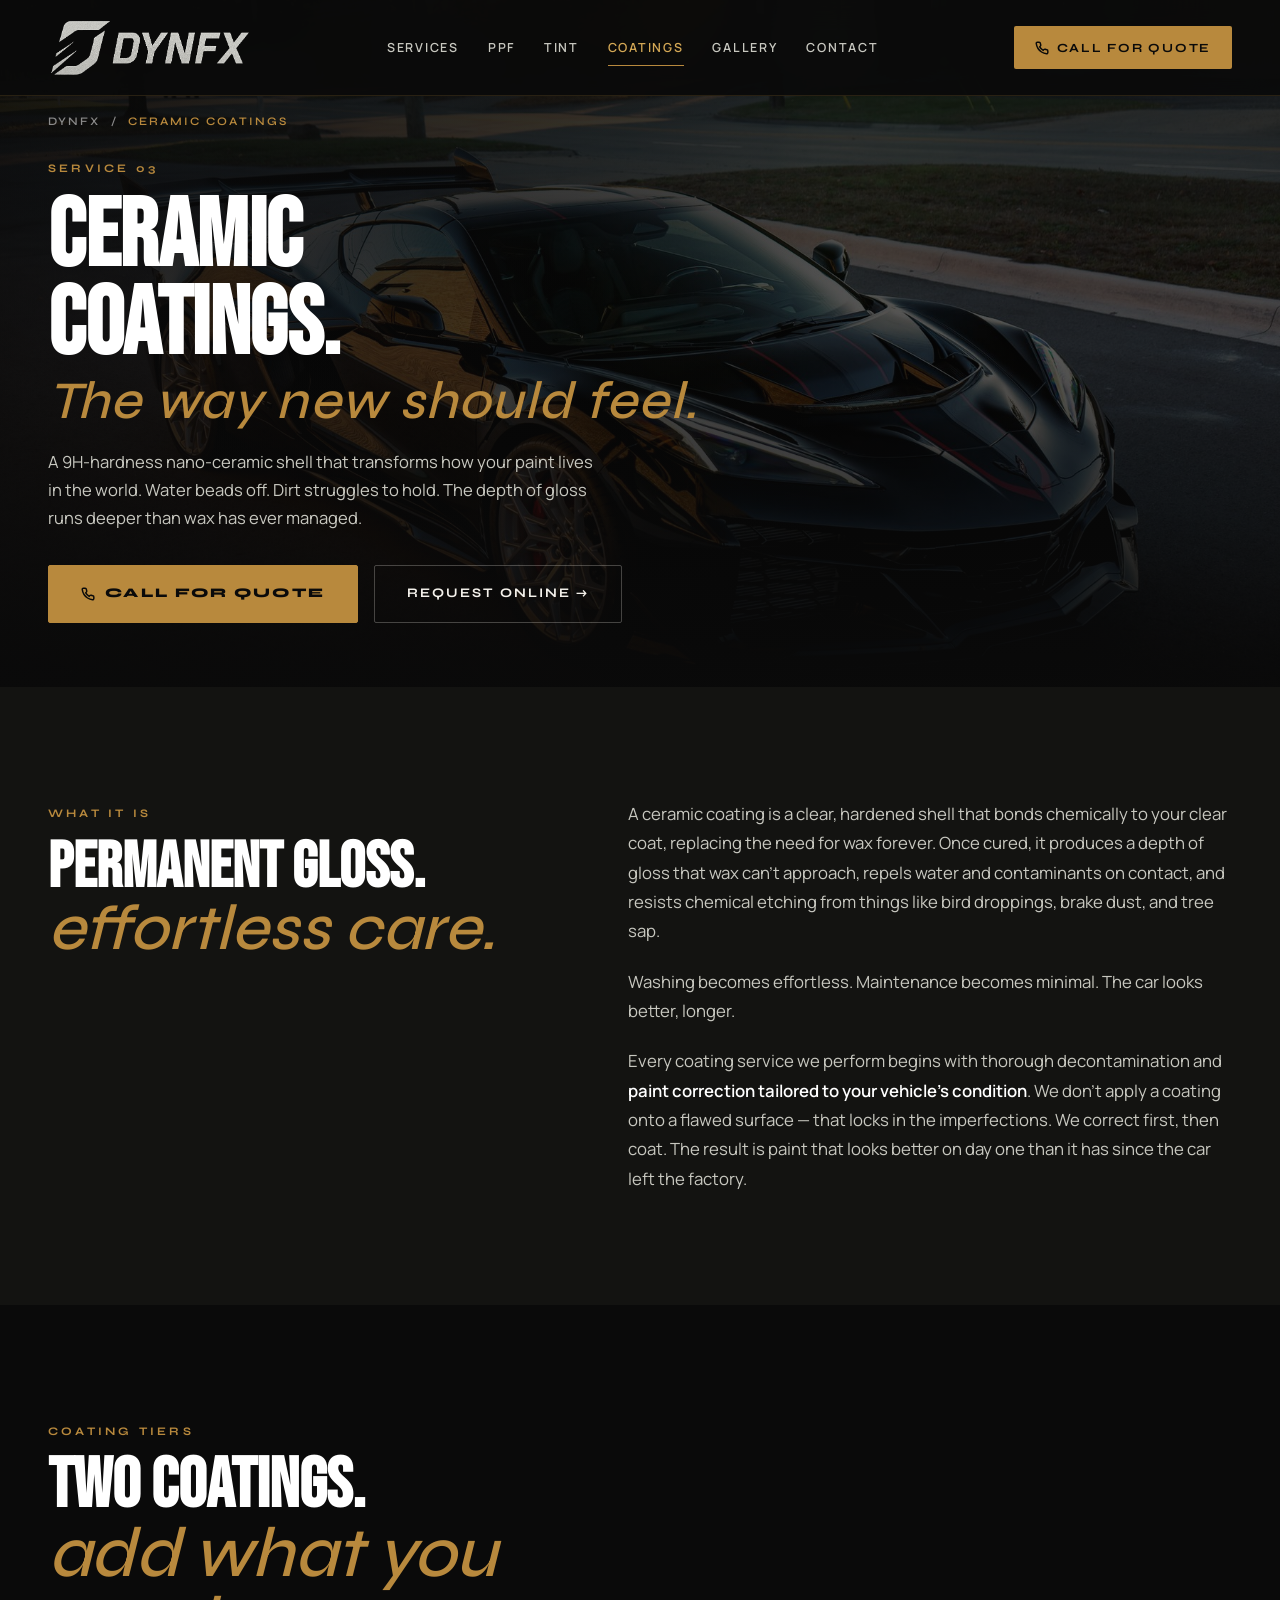
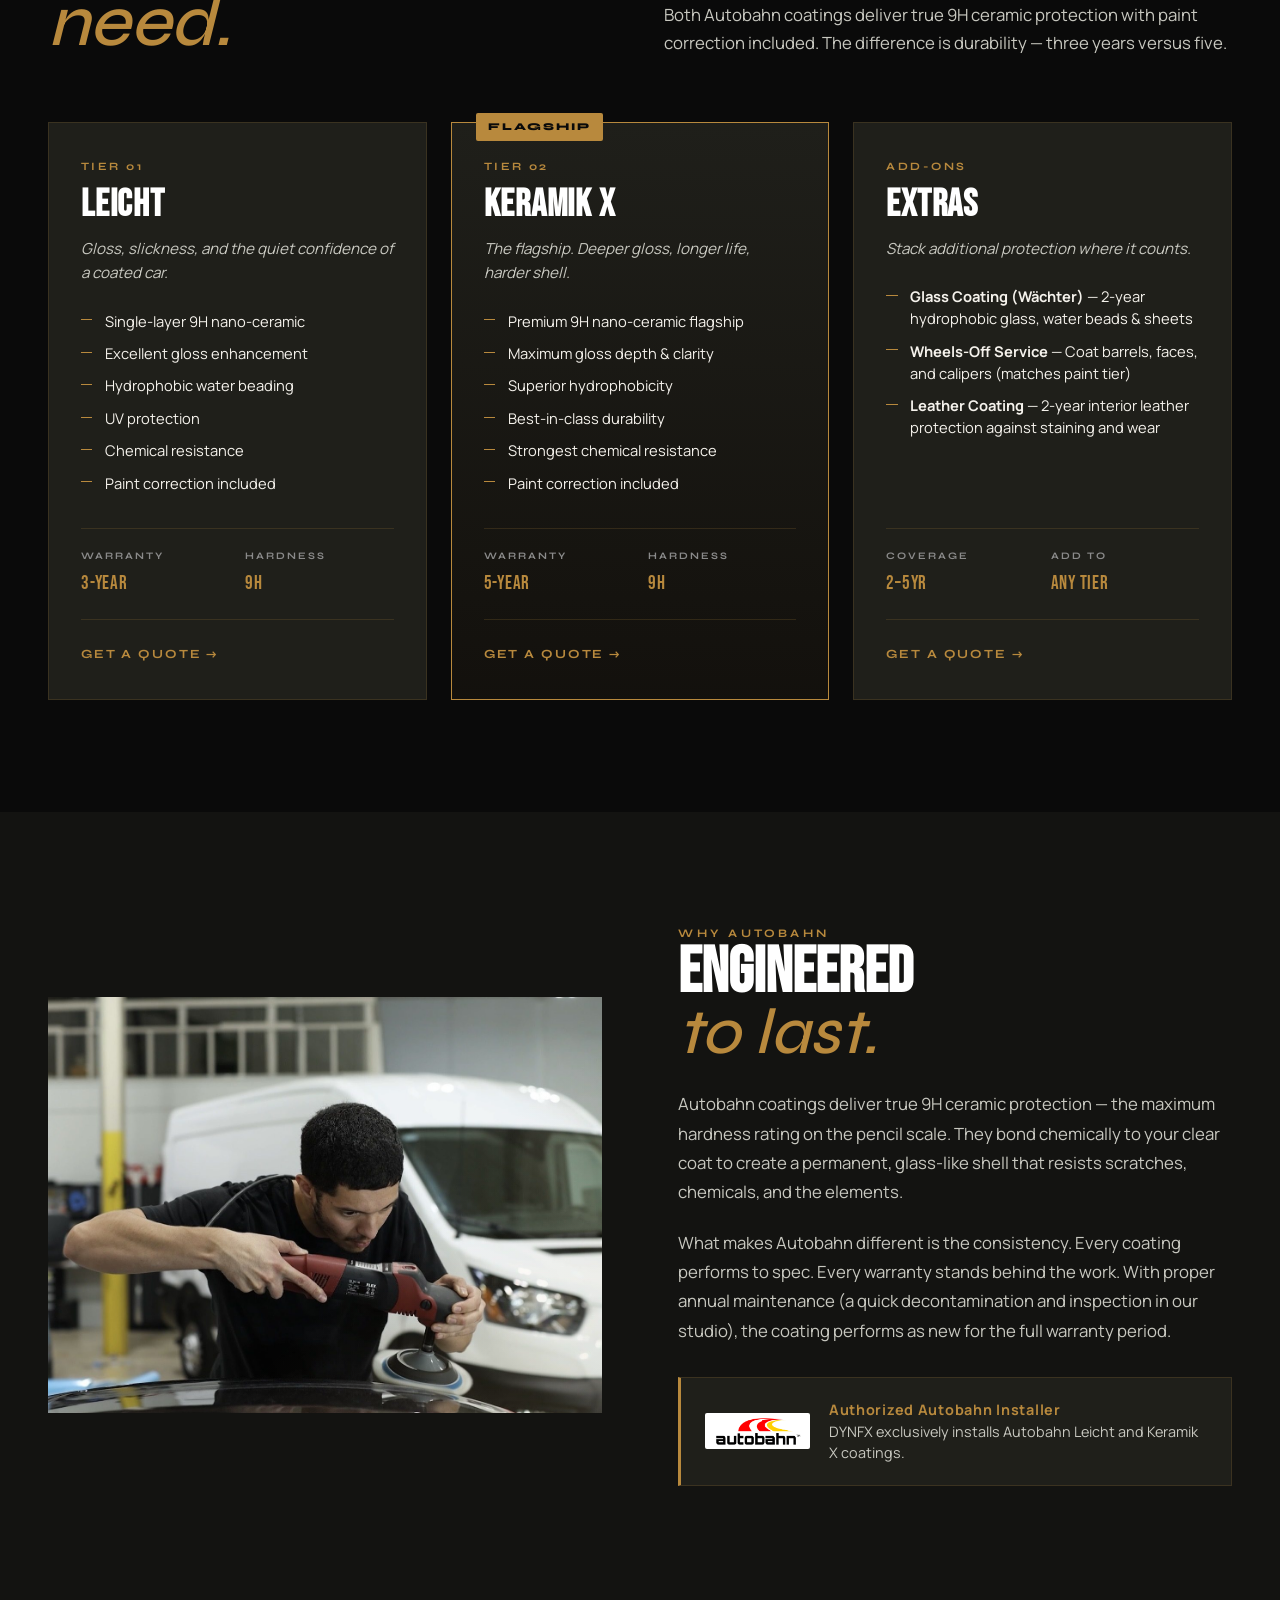
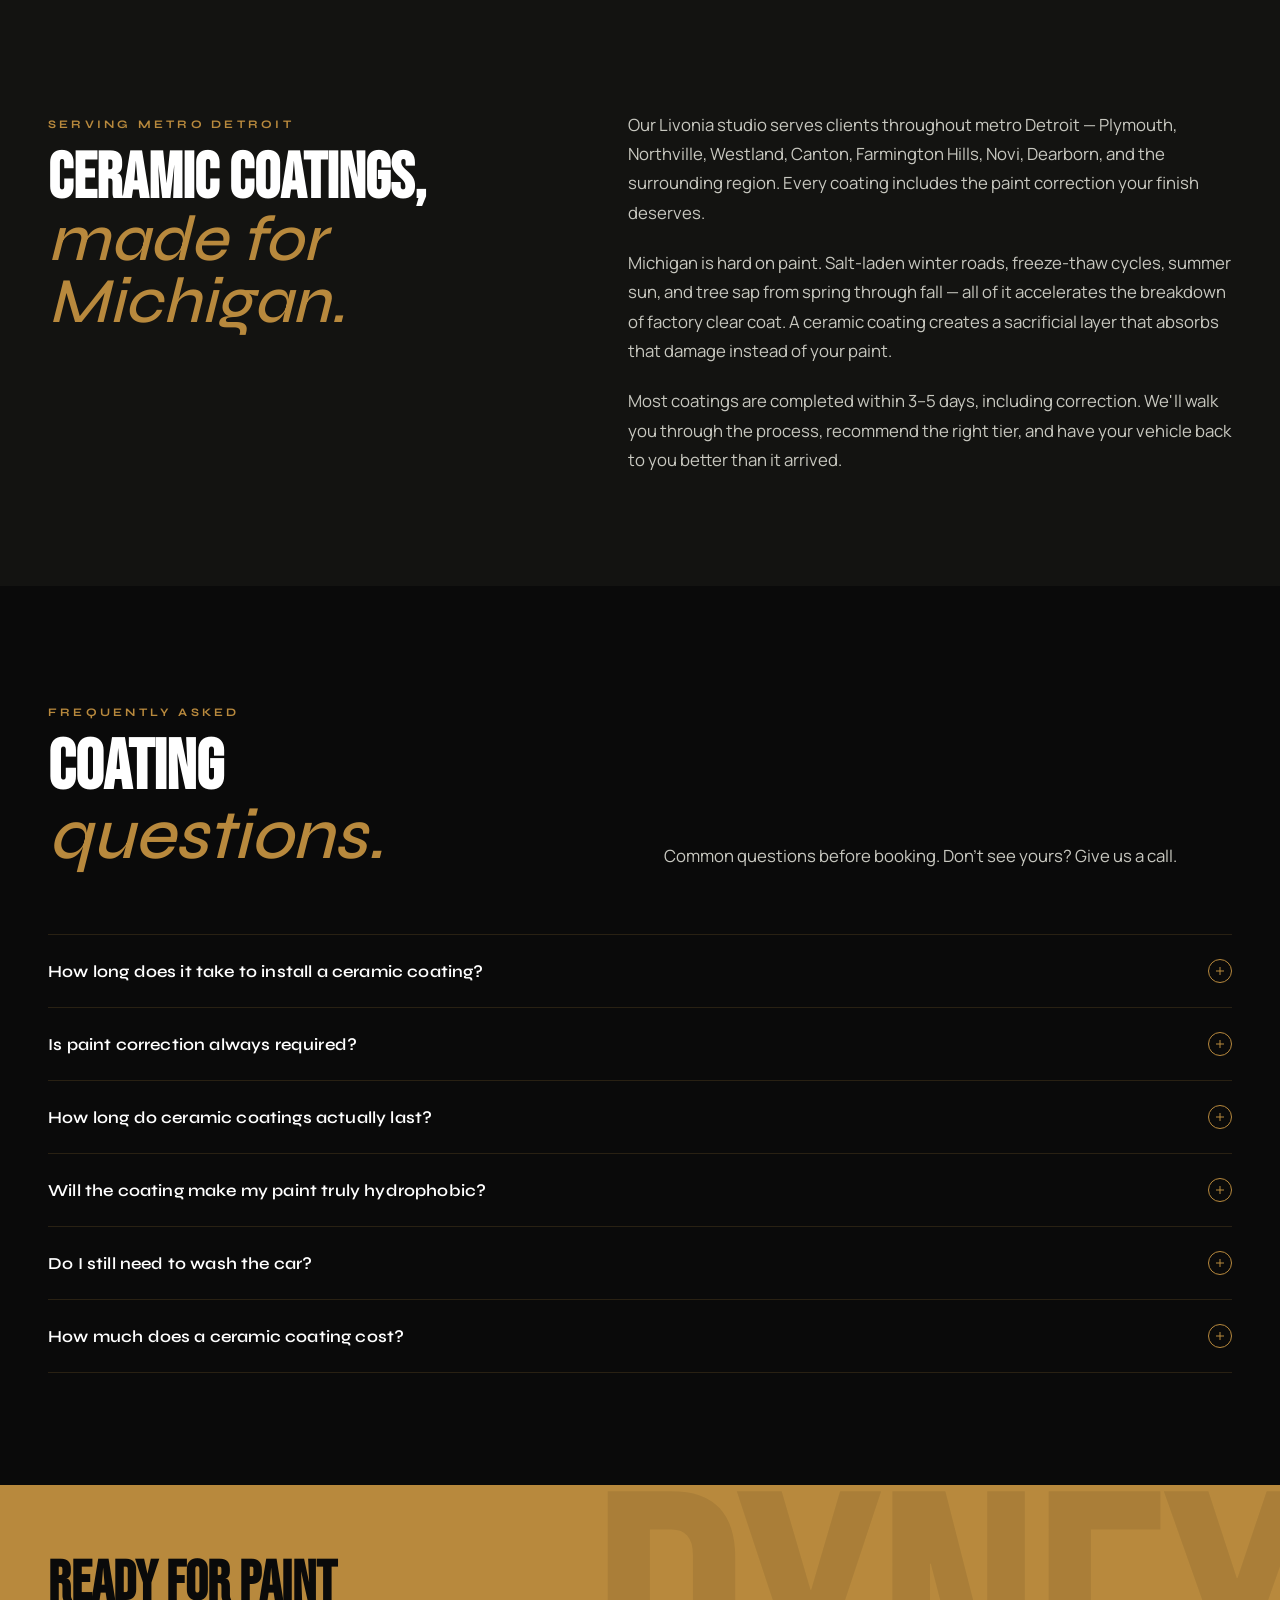
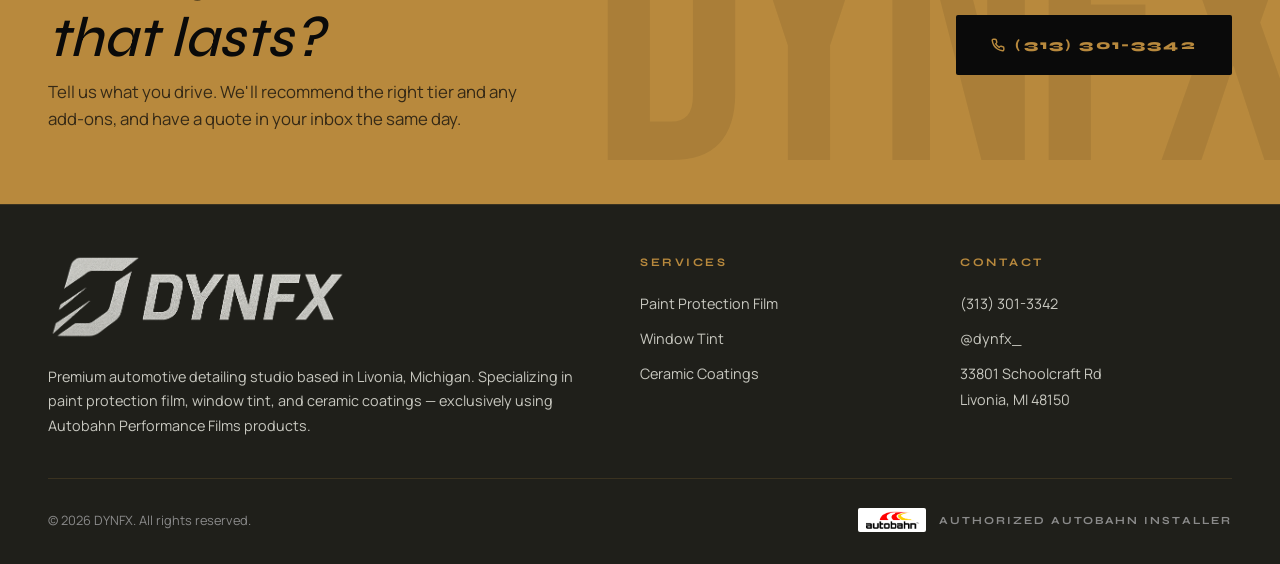
==== commit 75eb3776: "Add files via upload" ====
--- a/ceramic-coatings.html
+++ b/ceramic-coatings.html
@@ -6,13 +6,13 @@
 <title>Ceramic Coatings in Livonia, MI | Paint Coating | DYNFX</title>
 <meta name="description" content="Professional ceramic coating installation in Livonia, Michigan. Authorized Autobahn installer offering Leicht (3-year) and Keramik X (5-year) coatings with paint correction included.">
 <meta name="keywords" content="ceramic coating, livonia, michigan, autobahn, leicht, keramik x, paint coating, paint correction, 9h coating, hydrophobic coating">
-<link rel="canonical" href="https://dynfx.com/ceramic-coatings.html">
+<link rel="canonical" href="https://dynfx.co/ceramic-coatings.html">
 
 <meta property="og:type" content="website">
 <meta property="og:title" content="Ceramic Coatings in Livonia, MI | DYNFX">
 <meta property="og:description" content="Authorized Autobahn installer in Livonia. Premium ceramic coatings with paint correction included.">
-<meta property="og:url" content="https://dynfx.com/ceramic-coatings.html">
-<meta property="og:image" content="https://dynfx.com/images/feat-c8-zr1.jpg">
+<meta property="og:url" content="https://dynfx.co/ceramic-coatings.html">
+<meta property="og:image" content="https://dynfx.co/images/feat-c8-zr1.jpg">
 
 <script type="application/ld+json">
 {
@@ -171,7 +171,7 @@
   <div class="container">
     <div class="why-grid">
       <div class="why-image reveal">
-        <img src="images/feat-c6-zr1.jpg" alt="Corvette C6 ZR1 with ceramic coating">
+        <img src="images/muath-polish-reflection.jpg" alt="Paint correction in progress at DYNFX — every coating starts here">
       </div>
       <div class="why-content reveal">
         <div class="eyebrow">Why Autobahn</div>
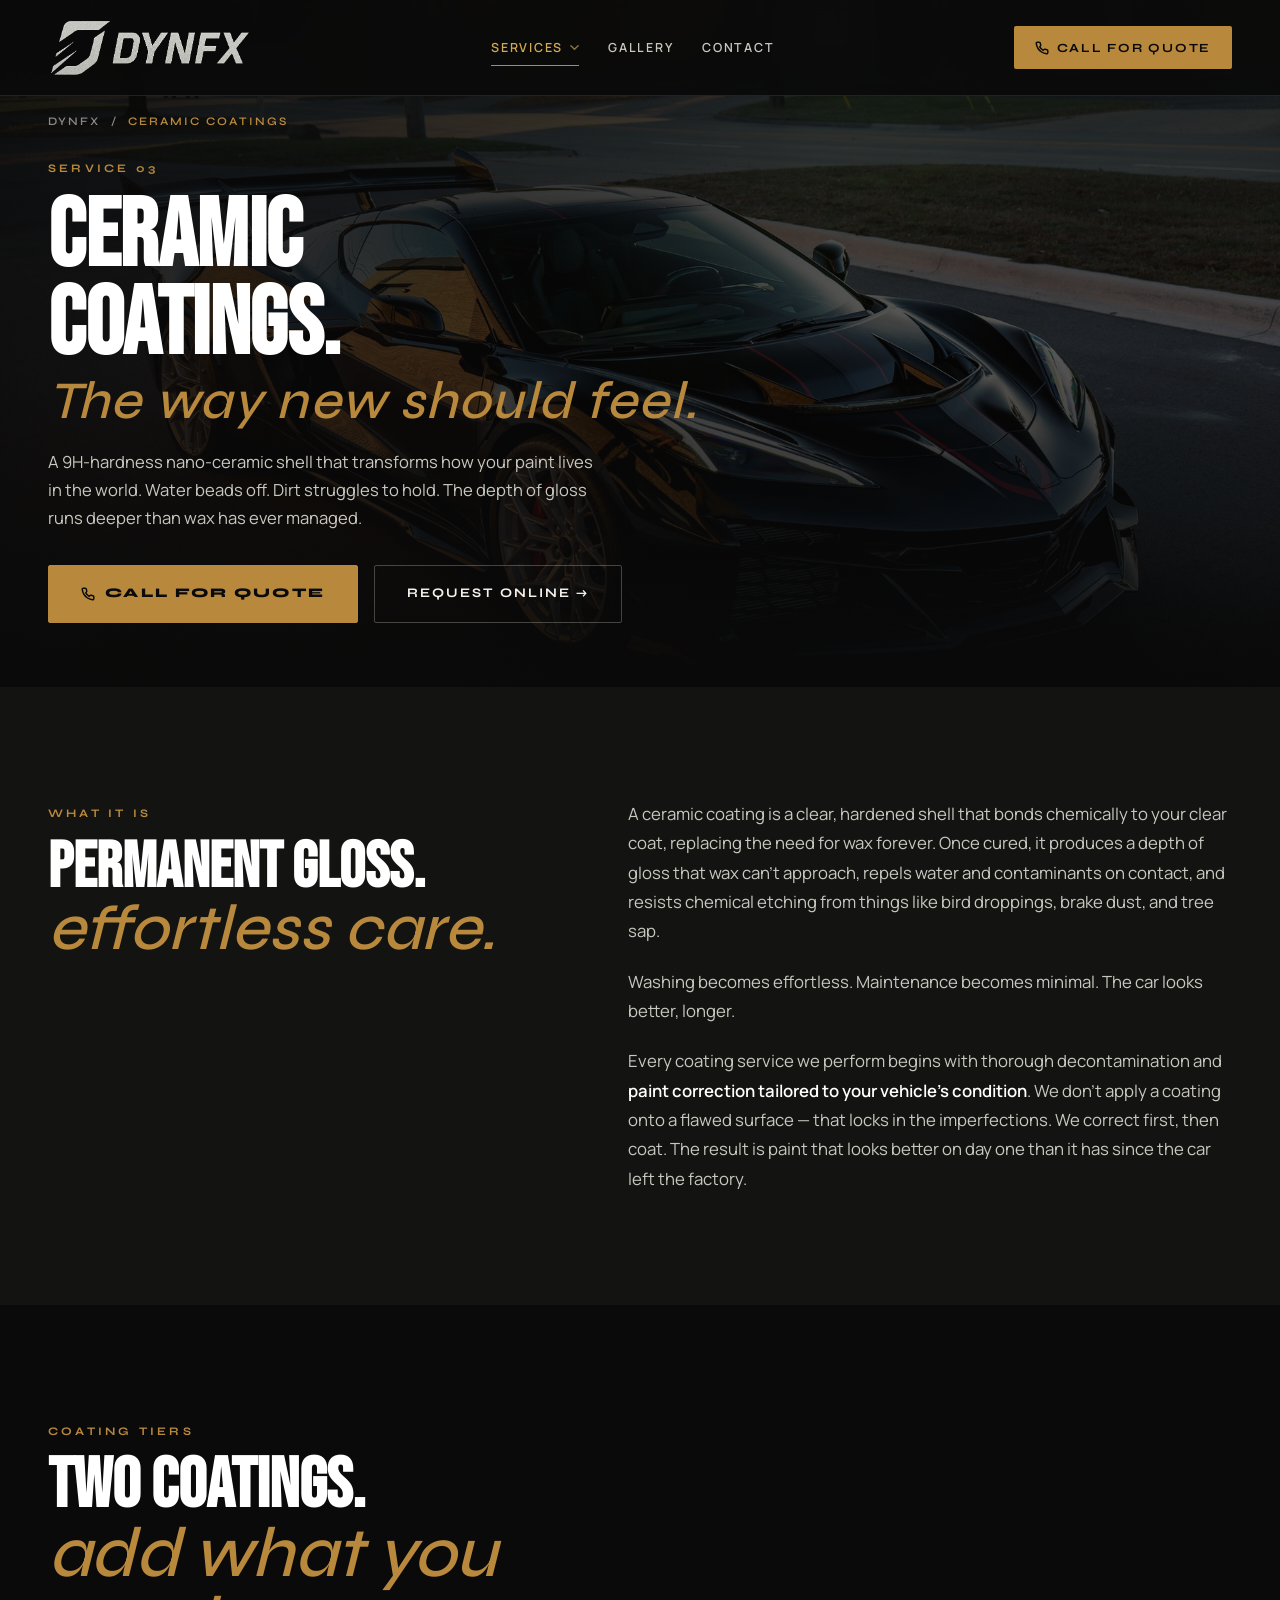
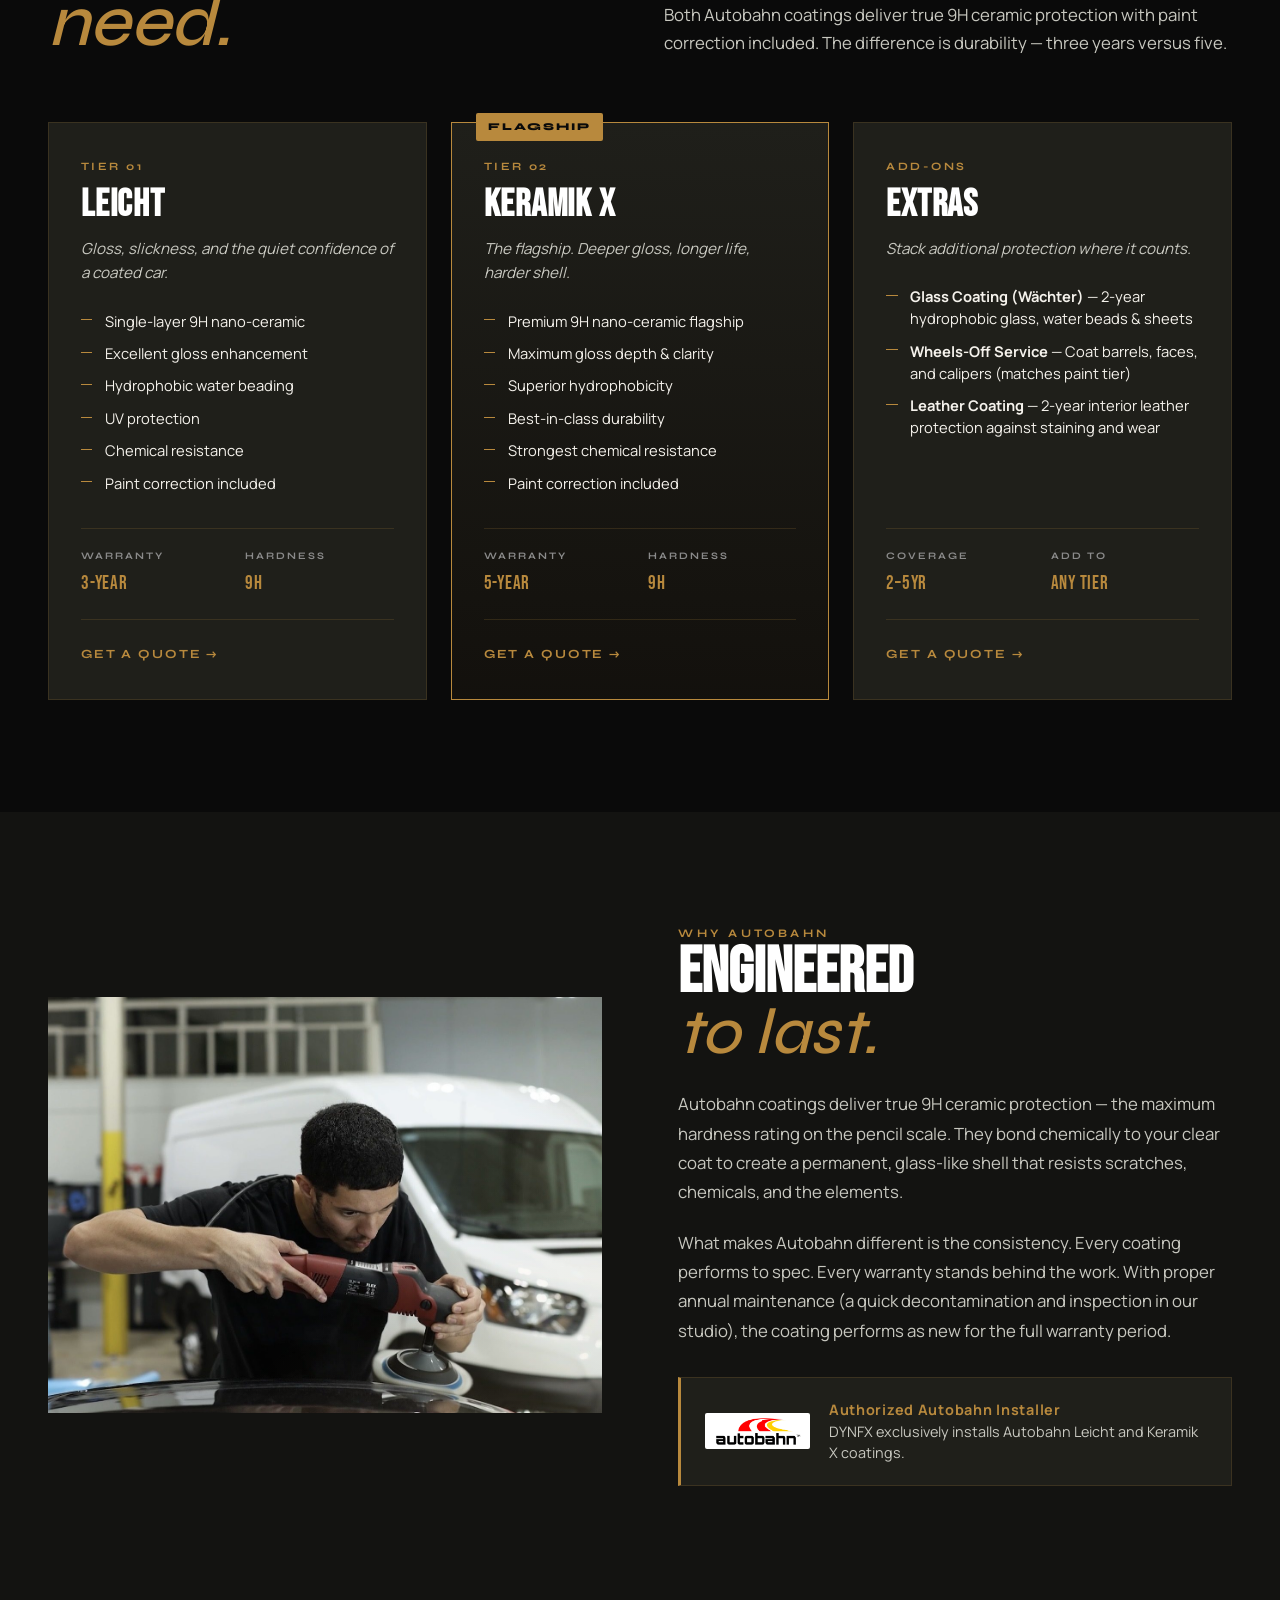
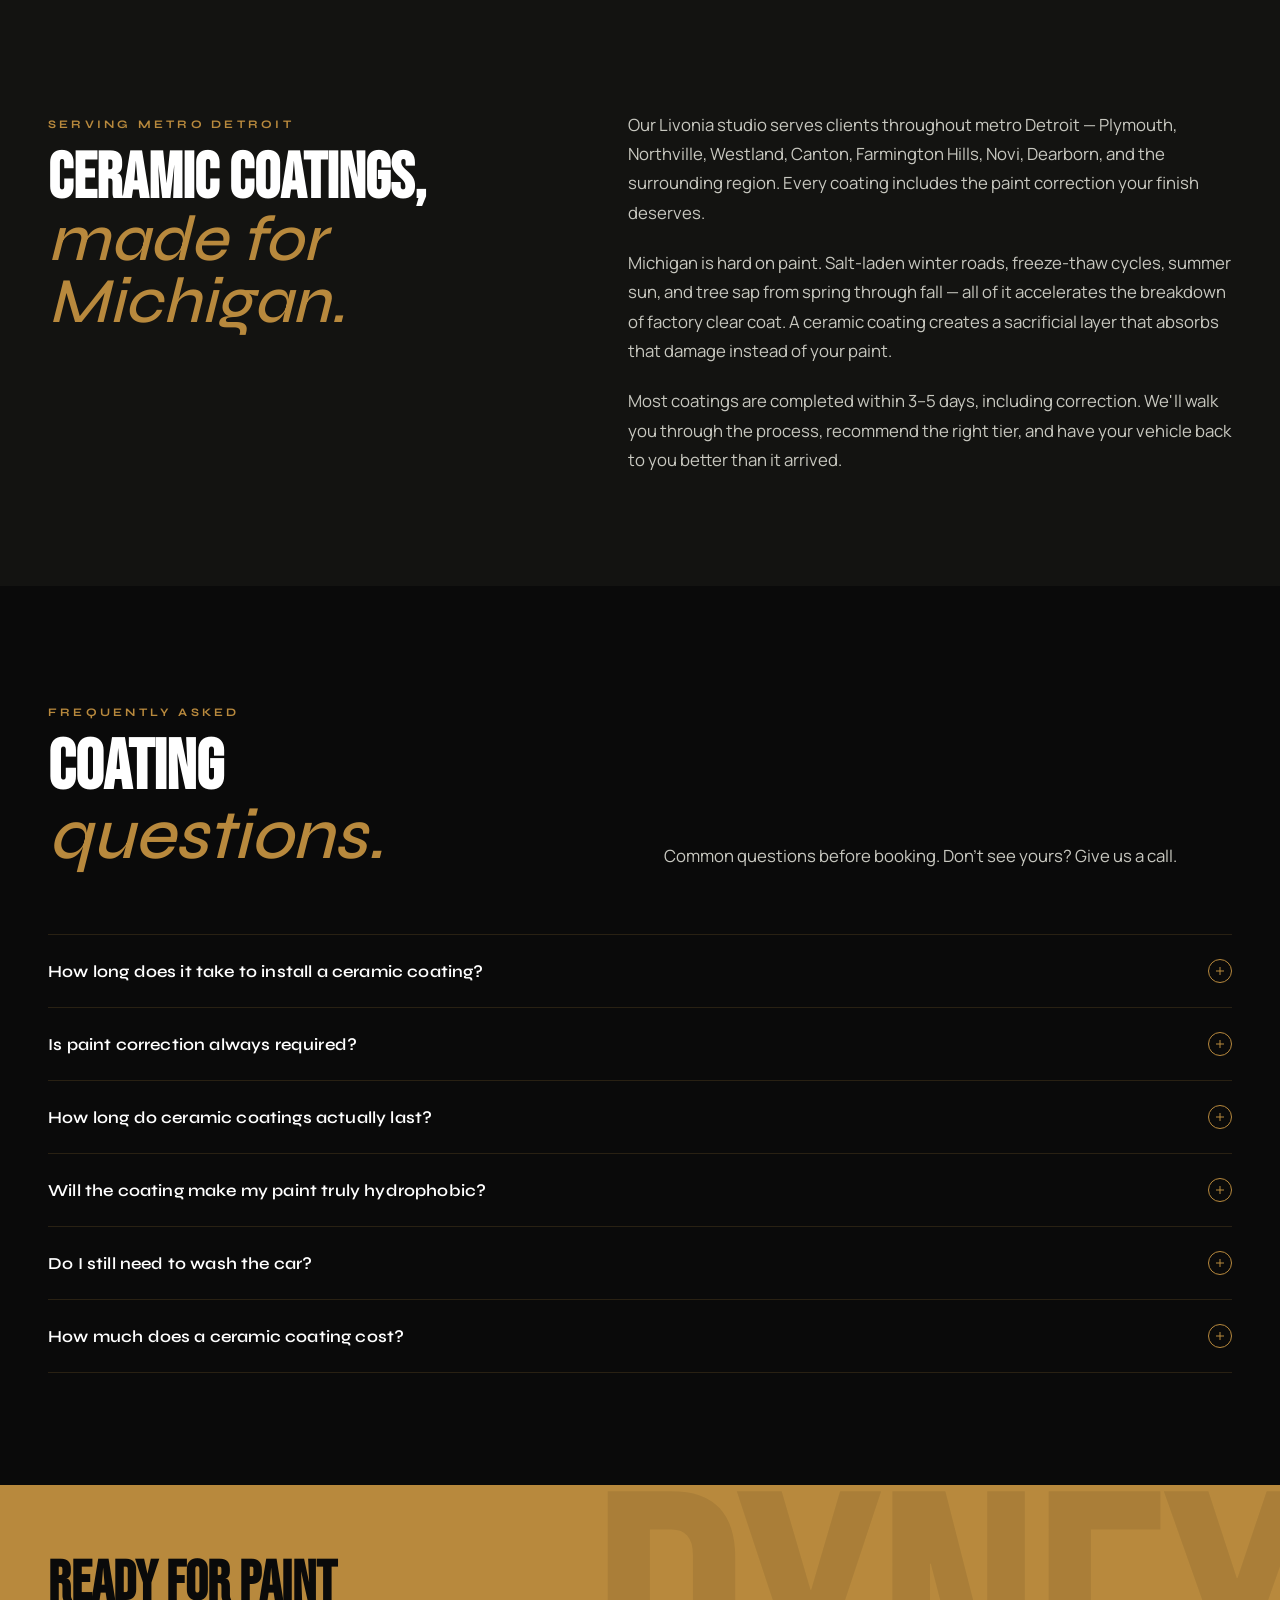
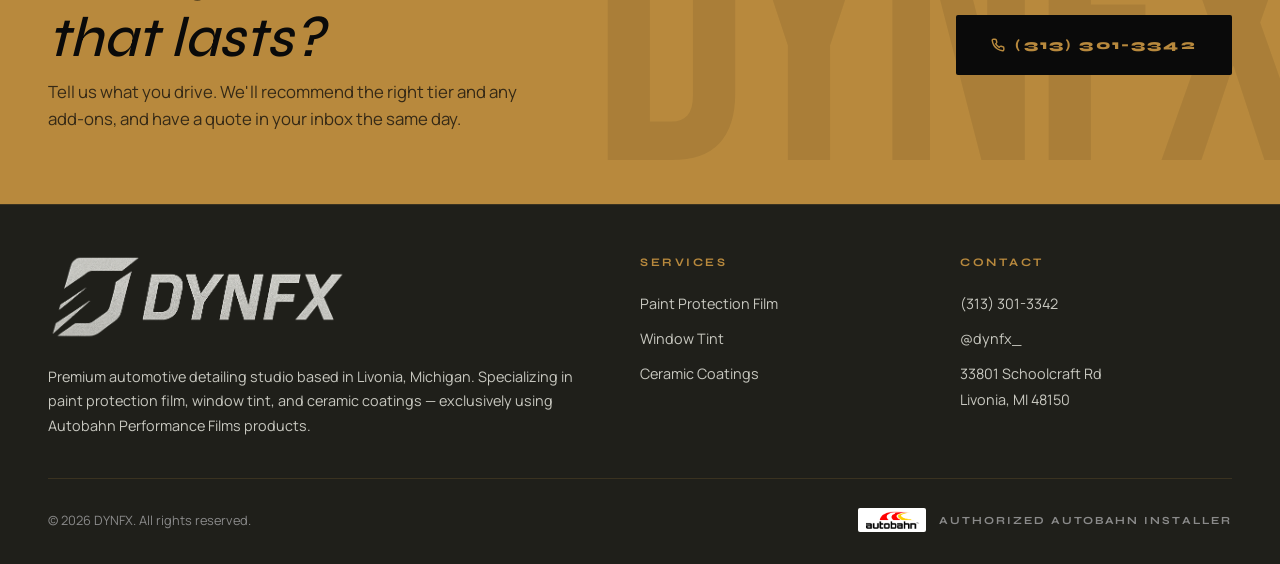
==== commit 2731d00e: "Add files via upload" ====
--- a/ceramic-coatings.html
+++ b/ceramic-coatings.html
@@ -41,6 +41,45 @@
 <link rel="preconnect" href="https://fonts.gstatic.com" crossorigin>
 <link href="https://fonts.googleapis.com/css2?family=Bebas+Neue&family=Manrope:wght@300;400;500;600;700;800&family=Syne:wght@500;700;800&display=swap" rel="stylesheet">
 <link rel="stylesheet" href="shared.css">
+<style>
+  /* Services dropdown — inline backup to guarantee it works */
+  .nav-services { position: relative !important; display: inline-flex !important; align-items: center !important; }
+  .nav-services-trigger { display: inline-flex !important; align-items: center !important; gap: 0.45rem !important; cursor: pointer !important; }
+  .nav-caret { transition: transform 0.25s ease !important; opacity: 0.65 !important; flex-shrink: 0 !important; }
+  .nav-services:hover .nav-caret, .nav-services.open .nav-caret { transform: rotate(180deg) !important; opacity: 1 !important; }
+  .nav-services-menu {
+    position: absolute !important; top: 100% !important; left: -1rem !important; margin-top: 14px !important;
+    background: #131311 !important; border: 1px solid rgba(184,137,61,0.18) !important;
+    min-width: 240px !important; padding: 0.4rem 0 !important;
+    display: none !important; flex-direction: column !important;
+    z-index: 100 !important; box-shadow: 0 18px 40px rgba(0,0,0,0.55) !important;
+  }
+  .nav-services-menu::before { content: '' !important; position: absolute !important; top: -14px !important; left: 0 !important; right: 0 !important; height: 14px !important; }
+  .nav-services:hover .nav-services-menu, .nav-services.open .nav-services-menu { display: flex !important; }
+  .nav-services-menu a {
+    font-size: 0.72rem !important; padding: 0.75rem 1.25rem !important;
+    letter-spacing: 0.14em !important; text-transform: uppercase !important;
+    white-space: nowrap !important; border-left: 2px solid transparent !important;
+    transition: all 0.2s ease !important;
+  }
+  .nav-services-menu a:hover, .nav-services-menu a.dropdown-active {
+    background: #1a1a17 !important; border-left-color: #b8893d !important; color: #d4a855 !important;
+  }
+  .nav-services-menu a::after { display: none !important; }
+  @media (max-width: 700px) {
+    .nav-services { flex-direction: column !important; align-items: center !important; gap: 1rem !important; }
+    .nav-services-trigger { font-size: 1.15rem !important; }
+    .nav-services-trigger .nav-caret { display: none !important; }
+    .nav-services-menu {
+      position: static !important; display: flex !important; flex-direction: column !important;
+      background: transparent !important; border: none !important; box-shadow: none !important;
+      padding: 0 !important; min-width: 0 !important; margin-top: 0 !important; gap: 0.85rem !important; align-items: center !important;
+    }
+    .nav-services-menu::before { display: none !important; }
+    .nav-services-menu a { border-left: none !important; padding: 0 !important; text-align: center !important; font-size: 0.92rem !important; letter-spacing: 0.08em !important; color: #8a8a8a !important; }
+    .nav-services-menu a:hover, .nav-services-menu a.dropdown-active { background: transparent !important; color: #d4a855 !important; }
+  }
+</style>
 </head>
 <body>
 
@@ -48,10 +87,18 @@
   <div class="header-inner">
     <a href="/" class="brand"><img src="images/logo-dynfx-transparent.png" alt="DYNFX"></a>
     <nav class="nav" id="nav">
-      <a href="/#services">Services</a>
-      <a href="paint-protection-film.html">PPF</a>
-      <a href="window-tint.html">Tint</a>
-      <a href="ceramic-coatings.html" class="active">Coatings</a>
+      <div class="nav-services">
+        <a href="/#services" class="nav-services-trigger active">
+          Services
+          <svg class="nav-caret" width="9" height="9" viewBox="0 0 10 10" aria-hidden="true"><path d="M1 3l4 4 4-4" stroke="currentColor" stroke-width="1.6" fill="none" stroke-linecap="round"/></svg>
+        </a>
+        <div class="nav-services-menu">
+          <a href="/#services">All Services</a>
+          <a href="paint-protection-film.html">Paint Protection Film</a>
+          <a href="window-tint.html">Window Tint</a>
+          <a href="ceramic-coatings.html" class="dropdown-active">Ceramic Coatings</a>
+        </div>
+      </div>
       <a href="/#gallery">Gallery</a>
       <a href="/#contact">Contact</a>
     </nav>
--- a/shared.css
+++ b/shared.css
@@ -89,6 +89,59 @@
   height: 1px; background: var(--gold);
 }
 
+/* Services dropdown */
+.nav-services { position: relative; display: inline-flex; align-items: center; }
+.nav-services-trigger {
+  display: inline-flex !important;
+  align-items: center;
+  gap: 0.45rem;
+  cursor: pointer;
+}
+.nav-caret {
+  transition: transform 0.25s ease;
+  opacity: 0.65;
+  flex-shrink: 0;
+}
+.nav-services:hover .nav-caret,
+.nav-services.open .nav-caret { transform: rotate(180deg); opacity: 1; }
+.nav-services-menu {
+  position: absolute;
+  top: 100%;
+  left: -1rem;
+  margin-top: 14px;
+  background: var(--near-black);
+  border: 1px solid var(--line);
+  min-width: 240px;
+  padding: 0.4rem 0;
+  display: none;
+  flex-direction: column;
+  z-index: 100;
+  box-shadow: 0 18px 40px rgba(0,0,0,0.55);
+}
+.nav-services-menu::before {
+  content: '';
+  position: absolute;
+  top: -14px; left: 0; right: 0;
+  height: 14px;
+}
+.nav-services:hover .nav-services-menu,
+.nav-services.open .nav-services-menu { display: flex; }
+.nav-services-menu a {
+  font-size: 0.72rem !important;
+  padding: 0.75rem 1.25rem;
+  letter-spacing: 0.14em;
+  text-transform: uppercase;
+  white-space: nowrap;
+  border-left: 2px solid transparent;
+  transition: all 0.2s ease;
+}
+.nav-services-menu a:hover {
+  background: var(--card-bg-2);
+  border-left-color: var(--gold);
+  color: var(--gold-bright) !important;
+}
+.nav-services-menu a::after { display: none !important; }
+
 .btn-quote-header {
   display: inline-flex;
   align-items: center;
@@ -675,6 +728,37 @@
   .btn-quote-header { display: none; }
   .page-hero h1 { font-size: clamp(2.5rem, 11vw, 4rem); }
   .tier-meta { grid-template-columns: 1fr; gap: 0.8rem; }
+
+  /* Mobile dropdown — flatten into the menu */
+  .nav-services {
+    flex-direction: column;
+    align-items: center;
+    gap: 1rem;
+  }
+  .nav-services-trigger { font-size: 1.15rem; }
+  .nav-services-trigger .nav-caret { display: none; }
+  .nav-services-menu {
+    position: static;
+    display: flex;
+    background: transparent;
+    border: none;
+    box-shadow: none;
+    padding: 0;
+    min-width: 0;
+    margin-top: 0;
+    gap: 0.85rem;
+    align-items: center;
+  }
+  .nav-services-menu::before { display: none; }
+  .nav-services-menu a {
+    border-left: none !important;
+    padding: 0 !important;
+    text-align: center;
+    font-size: 0.92rem !important;
+    letter-spacing: 0.08em;
+    color: var(--mid) !important;
+  }
+  .nav-services-menu a:hover { background: transparent; color: var(--gold-bright) !important; }
 }
 
 @media (prefers-reduced-motion: reduce) {
